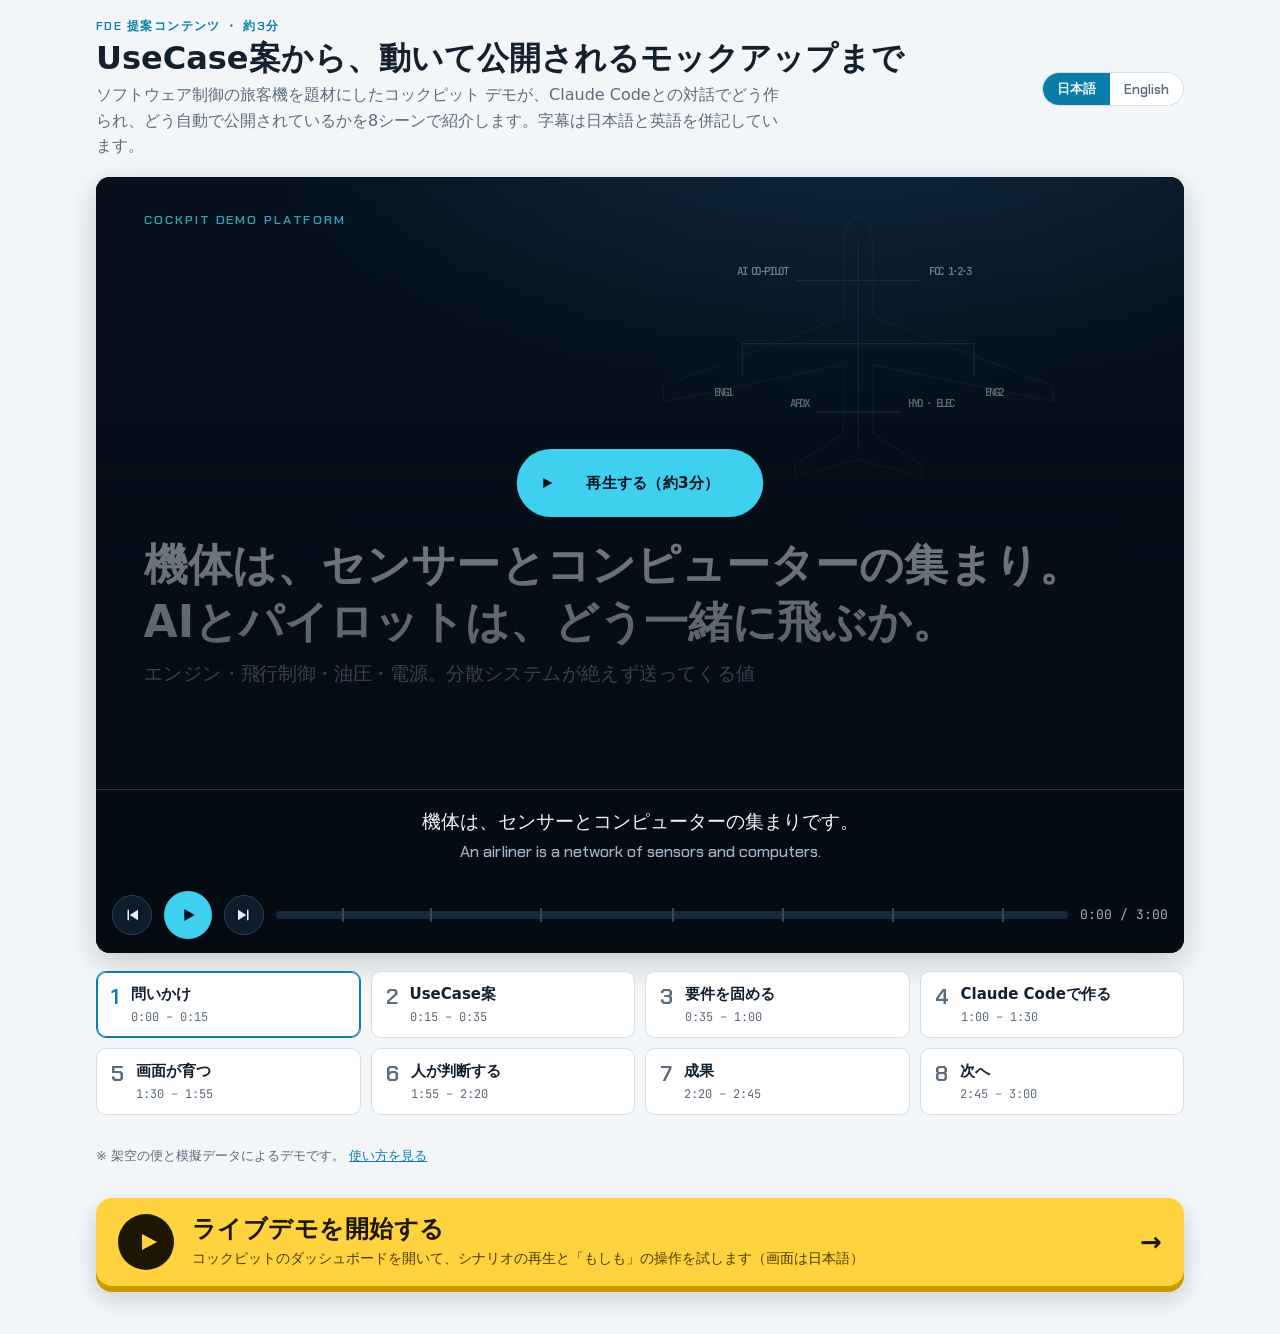
==== story/index.html @ ae2c624d "公開用の紹介アニメーション（story/）と Vercel 公開設定を追加 fde-smart-meter-demo の /story と同じ構成で、UseCase案から動くモックと 自動公開までを約" ====
<!doctype html>
<html lang="ja">
<head>
<meta charset="utf-8">
<meta name="viewport" content="width=device-width, initial-scale=1, viewport-fit=cover">
<title>紹介アニメーション / Story｜コックピット デモ</title>
<meta name="description" content="コックピット デモが、UseCase案からClaude Codeで動くモックアップと自動公開まで進んだ流れを約3分で紹介します（日本語 / English）">
<link rel="stylesheet" href="../assets/fonts/fonts.css">
<style>
*,*::before,*::after{box-sizing:border-box}
[hidden]{display:none!important}
html{padding-top:env(safe-area-inset-top,0px);padding-bottom:env(safe-area-inset-bottom,0px)}
body{margin:0}
img{max-width:100%}
/* Layout: one cinema stage (fixed 1280x720, scaled) + bilingual subtitle bar + chapter list. Stage is a deliberate dark "control room" look; the page around it follows the viewer theme. */
:root{
  --bg:#f3f6f9; --surface:#ffffff; --fg:#13202e; --muted:#5a6b7c; --line:#d5dee7; --accent:#0a7ea8;
  --stage:#07131f; --stage-2:#0d2133; --stage-line:#1d3a52; --cyan:#45cdea; --amber:#f3b23e; --red:#f0524f; --green:#48dd8a; --magenta:#e061d2; --ink:#e6f1fa; --ink-2:#8fa9bf;
  --f-body:"Hiragino Sans","Hiragino Kaku Gothic ProN","Noto Sans JP","Yu Gothic",system-ui,sans-serif;
  --f-disp:"Chakra Petch","Avenir Next","Segoe UI","Hiragino Sans","Noto Sans JP",system-ui,sans-serif;
  --f-mono:"JetBrains Mono",ui-monospace,"SF Mono",Menlo,monospace;
}
@media (prefers-color-scheme: dark){:root:not([data-theme="light"]){--bg:#0b1219;--surface:#111c26;--fg:#e3ecf4;--muted:#93a6b8;--line:#22323f;--accent:#4cc3e6;color-scheme:dark}}
:root[data-theme="dark"]{--bg:#0b1219;--surface:#111c26;--fg:#e3ecf4;--muted:#93a6b8;--line:#22323f;--accent:#4cc3e6;color-scheme:dark}
body{background:var(--bg);color:var(--fg);font-family:var(--f-body);line-height:1.6}
.wrap{max-width:1120px;margin:0 auto;padding-left:max(16px,env(safe-area-inset-left,0px));padding-right:max(16px,env(safe-area-inset-right,0px));padding-block:20px 48px;display:grid;gap:18px}
header.top{display:flex;flex-wrap:wrap;align-items:center;justify-content:space-between;gap:12px}
.eyebrow{font:600 12px/1 var(--f-disp);letter-spacing:.12em;text-transform:uppercase;color:var(--accent)}
h1{font:700 clamp(22px,3.2vw,32px)/1.25 var(--f-body);margin:6px 0 0;text-wrap:balance}
.lead{color:var(--muted);margin:4px 0 0;max-width:68ch}
.lang{display:inline-flex;border:1px solid var(--line);border-radius:999px;overflow:hidden;background:var(--surface)}
.lang button{font:600 13px var(--f-disp);border:0;background:none;color:var(--muted);padding:7px 14px;cursor:pointer}
.lang button[aria-pressed="true"]{background:var(--accent);color:var(--bg)}
button:focus-visible,.chap:focus-visible{outline:2px solid var(--accent);outline-offset:2px}

/* player */
.player{background:var(--stage);border-radius:14px;overflow:hidden;box-shadow:0 10px 30px rgba(0,0,0,.18)}
.viewport{position:relative;width:100%;aspect-ratio:16/9;max-width:100%;overflow:hidden}
.stage{position:absolute;left:0;top:0;width:1280px;height:720px;transform-origin:0 0;background:radial-gradient(1200px 600px at 70% -10%,#12324a 0%,var(--stage) 60%);color:var(--ink);font-family:var(--f-body)}
.stage.paused *,.stage.paused *::before,.stage.paused *::after{animation-play-state:paused!important}
.scene{position:absolute;inset:0;opacity:0;visibility:hidden;transition:opacity .5s}
.scene.on{opacity:1;visibility:visible}
.tag{position:absolute;left:56px;top:40px;font:600 15px var(--f-disp);letter-spacing:.14em;color:var(--cyan);text-transform:uppercase}
.headline{position:absolute;left:56px;top:70px;right:56px;font:700 40px/1.3 var(--f-body);text-wrap:balance}
.en .headline{font-family:var(--f-disp)}
.sub{color:var(--ink-2);font-size:20px}
html:not(.en) .t-en, html.en .t-ja{display:none}

/* entrance helpers (run only while a scene is .on) */
.a{opacity:0}
.scene.on .a{animation:rise .7s cubic-bezier(.2,.7,.2,1) forwards;animation-delay:var(--d,0s)}
.scene.on .a.pop{animation-name:pop}
.scene.on .a.fade{animation-name:fade}
@keyframes rise{from{opacity:0;transform:translateY(18px)}to{opacity:1;transform:none}}
@keyframes pop{0%{opacity:0;transform:scale(.6) rotate(var(--r,0deg))}70%{opacity:1;transform:scale(1.06) rotate(var(--r,0deg))}100%{opacity:1;transform:scale(1) rotate(var(--r,0deg))}}
@keyframes fade{from{opacity:0}to{opacity:1}}

/* S1 grid */
#s1 svg{position:absolute;inset:0}
#s1 .feeder{stroke:var(--stage-line);stroke-width:2;fill:none;stroke-dasharray:1400;stroke-dashoffset:1400}
#s1.on .feeder{animation:draw 3s ease forwards;animation-delay:var(--d,0s)}
@keyframes draw{to{stroke-dashoffset:0}}
#s1 .m{fill:var(--cyan);opacity:0}
#s1.on .m{animation:blink 2.4s ease-in-out infinite;animation-delay:var(--d,0s)}
@keyframes blink{0%{opacity:0}20%{opacity:1}60%{opacity:.35}100%{opacity:.9}}
#s1 .q{position:absolute;left:56px;bottom:120px;right:56px;font:700 52px/1.3 var(--f-body);text-wrap:balance}
#s1 .q small{display:block;font:500 22px var(--f-body);color:var(--ink-2);margin-top:12px}

/* S2 notes */
.notes{position:absolute;left:56px;top:190px;width:640px;display:grid;grid-template-columns:1fr 1fr;gap:26px}
.note{background:#fff4c2;color:#2d2a1a;border-radius:4px;padding:20px 22px;min-height:150px;box-shadow:0 8px 18px rgba(0,0,0,.35);font:700 24px/1.35 var(--f-body)}
.note small{display:block;font:500 15px/1.5 var(--f-body);color:#5d5734;margin-top:8px}
.note:nth-child(2){background:#ffd9c7}.note:nth-child(3){background:#d4ecff}.note:nth-child(4){background:#d9f5df}
.shot{position:absolute;border-radius:10px;overflow:hidden;border:1px solid var(--stage-line);box-shadow:0 18px 40px rgba(0,0,0,.5);background:#0b1a28}
.shot img{display:block;width:100%;height:100%;object-fit:cover;object-position:top left}
.cap{position:absolute;font:600 14px var(--f-disp);letter-spacing:.08em;color:var(--ink-2)}

/* S3 loop */
#s3 .loop{position:absolute;left:56px;top:180px;width:560px;height:460px}
.node{position:absolute;width:200px;padding:16px 18px;border:1.5px solid var(--stage-line);border-radius:12px;background:var(--stage-2);font:700 20px/1.35 var(--f-body);text-align:center}
.node small{display:block;font:400 14px var(--f-body);color:var(--ink-2)}
.node.hot{border-color:var(--cyan);box-shadow:0 0 0 4px rgba(63,208,240,.12)}
#s3 .ring{position:absolute;left:0;top:0}
#s3 .ring path{fill:none;stroke:var(--cyan);stroke-width:2;stroke-dasharray:8 8}
#s3.on .ring path{animation:flow 1.2s linear infinite}
@keyframes flow{to{stroke-dashoffset:-32}}
.spec{position:absolute;right:56px;top:180px;width:520px;height:460px;border-radius:14px;background:#f5f8fb;color:#13202e;padding:26px 28px;box-shadow:0 18px 40px rgba(0,0,0,.5)}
.spec h3{margin:0 0 4px;font:700 24px var(--f-body)}
.spec .meta{font:500 14px var(--f-body);color:#5a6b7c;margin-bottom:16px}
.chips{display:flex;flex-wrap:wrap;gap:10px}
.chip{font:600 15px var(--f-mono);padding:6px 12px;border-radius:6px;background:#e1edf6;color:#0a5878}
.chip em{font-style:normal;font-family:var(--f-body);font-weight:500;color:#30475a;margin-left:6px;font-size:13px}
.spec .tot{position:absolute;left:28px;right:28px;bottom:24px;display:flex;gap:28px;font:700 30px var(--f-disp);color:#0a5878}
.spec .tot span small{display:block;font:500 13px var(--f-body);color:#5a6b7c}

/* S4 terminal */
.term{position:absolute;left:56px;right:56px;top:170px;bottom:60px;background:#050c14;border:1px solid var(--stage-line);border-radius:12px;overflow:hidden}
.term .bar{height:36px;display:flex;align-items:center;gap:8px;padding:0 14px;background:#0c1a27;border-bottom:1px solid var(--stage-line);font:500 13px var(--f-mono);color:var(--ink-2)}
.term .bar i{width:11px;height:11px;border-radius:50%;background:#30485d;display:inline-block}
.term .body{padding:22px 28px;display:grid;gap:14px;font:400 18px/1.55 var(--f-mono)}
.ln{display:flex;gap:14px;align-items:flex-start}
.ln b{flex:none;width:72px;font-weight:600}
.ln.you b{color:var(--amber)} .ln.cc b{color:var(--cyan)} .ln.ok b{color:var(--green)}
.ln span{font-family:var(--f-body);font-size:19px}
.ln.cmd span{font-family:var(--f-mono);font-size:17px;color:var(--ink-2)}
.pass{color:var(--green);font-weight:600}
.typing{display:inline-block;overflow:hidden;white-space:nowrap;max-width:0;vertical-align:bottom}
.scene.on .typing{animation:type 3.2s steps(40,end) forwards;animation-delay:var(--d,0s)}
@keyframes type{to{max-width:100%}}

/* S5 screens */
#s5 .frame{position:absolute;left:300px;top:170px;width:720px;height:405px}
#s5 .frame .shot{inset:0;opacity:0}
#s5.on .frame .shot{animation:xf 25s linear forwards}
@keyframes xf{0%{opacity:0;transform:scale(1.03)}1.5%{opacity:1}14%{opacity:1;transform:scale(1)}16%{opacity:0}100%{opacity:0}}
#s5 .steps{position:absolute;left:56px;top:170px;width:220px;display:grid;gap:10px}
#s5 .st{font:600 16px var(--f-body);color:var(--ink-2);padding:8px 12px;border-left:3px solid var(--stage-line)}
#s5.on .st{animation:stepOn 25s linear forwards}
@keyframes stepOn{0%{color:var(--ink-2);border-color:var(--stage-line)}1%{color:var(--ink);border-color:var(--cyan)}14%{color:var(--ink);border-color:var(--cyan)}16%,100%{color:var(--ink-2);border-color:var(--stage-line)}}
#s5 .side{position:absolute;right:56px;top:170px;width:190px;font:500 17px/1.6 var(--f-body);color:var(--ink-2)}

/* S6 PRs */
.prs{position:absolute;left:56px;top:170px;width:1168px;display:grid;grid-template-columns:1fr 1fr;gap:12px 28px}
.pr{display:grid;grid-template-columns:56px 1fr auto;align-items:center;gap:12px;padding:12px 16px;background:var(--stage-2);border:1px solid var(--stage-line);border-radius:10px}
.pr .n{font:700 18px var(--f-disp);color:var(--ink-2)}
.pr .t{font:500 18px/1.35 var(--f-body)}
.stamps{display:flex;gap:6px}
.stamp{font:700 12px var(--f-body);padding:4px 8px;border-radius:5px;border:1.5px solid currentColor;opacity:0}
.scene.on .stamp{animation:pop .45s forwards;animation-delay:var(--d,0s)}
.stamp.r{color:var(--amber)}.stamp.a{color:var(--cyan)}.stamp.m{color:var(--green)}
.rule{position:absolute;left:56px;right:56px;bottom:56px;padding:16px 22px;border:1.5px solid var(--cyan);border-radius:12px;background:rgba(63,208,240,.08);font:700 24px var(--f-body)}

/* S7 numbers */
.nums{position:absolute;left:56px;right:56px;top:200px;display:grid;grid-template-columns:repeat(3,1fr);gap:22px}
.num{padding:22px 24px;border:1px solid var(--stage-line);border-radius:14px;background:var(--stage-2)}
.num b{display:block;font:700 64px/1 var(--f-disp);color:var(--cyan);font-variant-numeric:tabular-nums}
.num span{font:500 18px var(--f-body);color:var(--ink-2)}
.caveat{position:absolute;left:56px;right:56px;bottom:50px;font:500 17px var(--f-body);color:var(--amber)}

/* S8 */
#s8 svg{position:absolute;left:56px;top:190px}
#s8 .sim{fill:none;stroke:var(--ink-2);stroke-width:3}
#s8 .real{fill:none;stroke:var(--cyan);stroke-width:3;stroke-dasharray:2000;stroke-dashoffset:2000}
#s8.on .real{animation:draw 4s ease forwards;animation-delay:3s}
#s8 .lim{stroke:var(--red);stroke-width:1.5;stroke-dasharray:6 6}
#s8 .lbl{font:600 15px var(--f-body);fill:var(--ink-2)}
#s8 .lbl.c{fill:var(--cyan)} #s8 .lbl.r{fill:var(--red)}
#s8 .shot{right:56px;top:190px;width:520px;height:293px}
#s8 .go{position:absolute;left:56px;bottom:56px;font:700 34px var(--f-body)}

/* chrome under stage */
.subs{min-height:92px;padding:14px 22px;background:#040b12;border-top:1px solid var(--stage-line);display:grid;gap:4px;align-content:center;text-align:center}
.subs .sj{font:500 clamp(15px,2vw,19px)/1.5 var(--f-body);color:#f1f6fa}
.subs .se{font:400 clamp(13px,1.7vw,16px)/1.5 var(--f-disp);color:#9fb6c9}
.ctrl{display:flex;align-items:center;gap:12px;padding:10px 16px 14px;background:#040b12;color:#c9d7e3}
.ctrl button{flex:none;width:40px;height:40px;border-radius:50%;border:1px solid #284257;background:#0d1d2b;color:#e6f1fa;cursor:pointer;display:grid;place-items:center}
.ctrl button svg{width:18px;height:18px;fill:currentColor}
.ctrl .play{width:48px;height:48px;background:#3fd0f0;color:#04131d;border:0}
.bar2{position:relative;flex:1;height:8px;background:#17293a;border-radius:4px;cursor:pointer;min-width:0}
.bar2 .fill{position:absolute;left:0;top:0;bottom:0;background:#3fd0f0;border-radius:4px}
.bar2 .tick{position:absolute;top:-3px;width:2px;height:14px;background:#2d4a60}
.time{font:500 13px var(--f-mono);font-variant-numeric:tabular-nums;color:#9fb6c9;flex:none}
.poster{position:absolute;inset:0;display:grid;place-items:center;background:linear-gradient(180deg,rgba(4,11,18,.2),rgba(4,11,18,.75));cursor:pointer;border:0;padding:0;width:100%;color:#fff}
.poster[hidden]{display:none}
.poster span{display:flex;align-items:center;gap:12px;padding:14px 26px;border-radius:999px;background:#3fd0f0;color:#04131d;font:700 18px var(--f-body)}

.chapters{display:grid;grid-template-columns:repeat(auto-fill,minmax(240px,1fr));gap:10px}
.chap{display:grid;grid-template-columns:auto 1fr;gap:4px 12px;text-align:left;padding:12px 14px;border:1px solid var(--line);border-radius:10px;background:var(--surface);color:var(--fg);cursor:pointer;font:inherit}
.chap .no{grid-row:span 2;font:700 22px/1 var(--f-disp);color:var(--muted);padding-top:2px}
.chap .tt{font-weight:700;font-size:15px;line-height:1.4}
.chap .tm{font:500 12px var(--f-mono);color:var(--muted)}
.chap[aria-current="true"]{border-color:var(--accent);box-shadow:inset 0 0 0 1px var(--accent)}
.chap[aria-current="true"] .no{color:var(--accent)}
.note-foot{font-size:13px;color:var(--muted)}
.note-foot a{color:var(--accent)}
/* live demo CTA: yellow "run" card */
.demo-cta{display:flex;align-items:center;gap:18px;min-height:84px;padding:16px 22px;border-radius:16px;background:#ffd23f;color:#1d1600;text-decoration:none;box-shadow:0 6px 0 #c99a00,0 12px 24px rgba(0,0,0,.18);transition:transform .12s,box-shadow .12s;-webkit-tap-highlight-color:transparent}
.demo-cta:hover{background:#ffdb5c}
.demo-cta:active{transform:translateY(4px);box-shadow:0 2px 0 #c99a00,0 6px 12px rgba(0,0,0,.18)}
.demo-cta:focus-visible{outline:3px solid var(--accent);outline-offset:3px}
.demo-cta .go-ico{flex:none;display:grid;place-items:center;width:56px;height:56px;border-radius:50%;background:#1d1600;color:#ffd23f}
.demo-cta .go-ico svg{width:24px;height:24px;margin-left:3px;fill:currentColor}
.demo-cta .go-txt{display:grid;gap:2px;min-width:0;flex:1}
.demo-cta .go-title{font:800 clamp(19px,2.6vw,24px)/1.3 var(--f-body);letter-spacing:.02em}
.demo-cta .go-sub{font:500 14px/1.5 var(--f-body);color:#4a3d00}
.demo-cta .go-arrow{flex:none;font:700 26px/1 var(--f-disp)}
@media (max-width:480px){.demo-cta{gap:12px;padding:14px 16px}.demo-cta .go-ico{width:46px;height:46px}.demo-cta .go-arrow{display:none}}
@media (prefers-reduced-motion: reduce){.scene.on .a,.scene.on .stamp{animation:none;opacity:1}#s1.on .feeder,#s8.on .real{animation:none;stroke-dashoffset:0}.scene.on .typing{animation:none;max-width:100%}}
@media (max-width:560px){.ctrl{gap:8px}.time{display:none}}
</style>
<style>
#s1 .lab{font:600 21px var(--f-mono);fill:var(--ink-2);opacity:0}
#s1.on .lab{animation:fade .8s forwards;animation-delay:var(--d,0s)}
#s1 .plane{fill:none;stroke:var(--stage-line);stroke-width:2}
#s1 .m.warn{fill:var(--amber)}
.legend-ai{position:absolute;left:56px;bottom:56px;display:flex;gap:18px;font:600 15px var(--f-body);color:var(--ink-2)}
.legend-ai i{display:inline-block;width:12px;height:12px;border-radius:3px;margin-right:6px;vertical-align:-1px}
#s8 .lim{stroke:var(--amber)}
</style>
</head>
<body>

<div class="wrap">
  <header class="top">
    <div>
      <div class="eyebrow"><span class="t-ja">FDE 提案コンテンツ ・ 約3分</span><span class="t-en">FDE proposal · about 3 min</span></div>
      <h1><span class="t-ja">UseCase案から、動いて公開されるモックアップまで</span><span class="t-en">From a use-case idea to a live, published mockup</span></h1>
      <p class="lead"><span class="t-ja">ソフトウェア制御の旅客機を題材にしたコックピット デモが、Claude Codeとの対話でどう作られ、どう自動で公開されているかを8シーンで紹介します。字幕は日本語と英語を併記しています。</span><span class="t-en">Eight scenes on how the cockpit demo, built around a software-controlled airliner, was made through conversations with Claude Code and how it publishes itself. Subtitles show Japanese and English together.</span></p>
    </div>
    <div class="lang" role="group" aria-label="Language">
      <button type="button" id="lang-ja" aria-pressed="true">日本語</button>
      <button type="button" id="lang-en" aria-pressed="false">English</button>
    </div>
  </header>

  <div class="player" data-testid="story-player">
    <div class="viewport" id="viewport">
      <div class="stage paused" id="stage">

        <!-- S1 -->
        <section class="scene" id="s1">
          <svg width="1280" height="720" aria-hidden="true"><g transform="translate(500 10) scale(.62)">
            <path class="plane" d="M640 60 C660 60 668 90 668 130 L668 250 L1010 380 L1010 410 L668 340 L668 470 L760 530 L760 552 L640 520 L520 552 L520 530 L612 470 L612 340 L270 410 L270 380 L612 250 L612 130 C612 90 620 60 640 60 Z" style="opacity:.55"/>
            <path class="feeder" style="--d:0s" d="M640 110 V500"/>
            <path class="feeder" style="--d:.4s" d="M640 300 H860 L860 360"/>
            <path class="feeder" style="--d:.8s" d="M640 300 H420 L420 360"/>
            <path class="feeder" style="--d:1.2s" d="M640 180 H760 M640 180 H520"/>
            <path class="feeder" style="--d:1.6s" d="M640 430 H720 M640 430 H560"/>
            <g id="meters"></g>
            <text class="lab" style="--d:1.4s" x="400" y="400" text-anchor="end">ENG1</text>
            <text class="lab" style="--d:1.6s" x="880" y="400">ENG2</text>
            <text class="lab" style="--d:1.8s" x="775" y="170">FCC 1·2·3</text>
            <text class="lab" style="--d:2s" x="505" y="170" text-anchor="end">AI CO-PILOT</text>
            <text class="lab" style="--d:2.2s" x="735" y="420">HYD · ELEC</text>
            <text class="lab" style="--d:2.4s" x="545" y="420" text-anchor="end">AFDX</text>
          </g></svg>
          <div class="tag a" style="--d:.2s">Cockpit Demo Platform</div>
          <div class="q a" style="--d:2.2s">
            <span class="t-ja">機体は、センサーとコンピューターの集まり。<br>AIとパイロットは、どう一緒に飛ぶか。<small>エンジン・飛行制御・油圧・電源。分散システムが絶えず送ってくる値</small></span>
            <span class="t-en">An airliner is a network of sensors and computers.<br>How do AI and pilots fly it together?<small>Engines, flight control, hydraulics, power: values streaming from distributed systems</small></span>
          </div>
        </section>

        <!-- S2 -->
        <section class="scene" id="s2">
          <div class="tag a">01 · Use case</div>
          <div class="headline a" style="--d:.3s"><span class="t-ja">始まりは「この連携を見せたい」という4枚の付箋</span><span class="t-en">It started with four sticky notes: the teamwork we wanted to show</span></div>
          <div class="notes">
            <div class="note a pop" style="--d:1.6s;--r:-2deg"><span class="t-ja">エンジンの異常傾向</span><span class="t-en">Engine trend</span><small><span class="t-ja">片側だけEGTが上がっていく</span><span class="t-en">EGT creeping up on one side</span></small></div>
            <div class="note a pop" style="--d:3.2s;--r:1.5deg"><span class="t-ja">センサーの食い違い</span><span class="t-en">Sensor disagreement</span><small><span class="t-ja">迎角センサ1系統だけずれる</span><span class="t-en">One angle-of-attack sensor drifts</span></small></div>
            <div class="note a pop" style="--d:4.8s;--r:2deg"><span class="t-ja">天候と経路</span><span class="t-en">Weather and route</span><small><span class="t-ja">積乱雲・横風・ウィンドシア</span><span class="t-en">Storms, crosswind, windshear</span></small></div>
            <div class="note a pop" style="--d:6.4s;--r:-1.5deg"><span class="t-ja">決めるのは機長</span><span class="t-en">The captain decides</span><small><span class="t-ja">AIは提案、承認はパイロット</span><span class="t-en">AI proposes, pilots approve</span></small></div>
          </div>
          <div class="shot a" style="--d:9s;left:740px;top:210px;width:480px;height:270px"><img src="img/cruise.jpg" alt=""></div>
          <div class="cap a" style="--d:9.4s;left:740px;top:492px"><span class="t-ja">最初の画面（SKY 501 羽田 → 新千歳）</span><span class="t-en">First screen (SKY 501 Haneda to New Chitose)</span></div>
        </section>

        <!-- S3 -->
        <section class="scene" id="s3">
          <div class="tag a">02 · Requirements</div>
          <div class="headline a" style="--d:.3s"><span class="t-ja">「何秒に何を出すか」ではなく「センサーがどんな値か」を書く</span><span class="t-en">Write what the sensors read, not what the screen should show</span></div>
          <div class="loop">
            <svg class="ring" width="560" height="460" aria-hidden="true"><defs><marker id="ar" viewBox="0 0 10 10" refX="9" refY="5" markerWidth="7" markerHeight="7" orient="auto"><path d="M0 0L10 5L0 10z" fill="#45cdea"/></marker></defs><path d="M214 70 H324" marker-end="url(#ar)"/><path d="M430 112 V334" marker-end="url(#ar)"/><path d="M326 380 H216" marker-end="url(#ar)"/><path d="M110 334 V112" marker-end="url(#ar)"/></svg>
            <div class="node a" style="--d:1.2s;left:10px;top:30px"><span class="t-ja">シナリオ</span><span class="t-en">Scenario</span><small><span class="t-ja">JSONにセンサー値</span><span class="t-en">Sensor values in JSON</span></small></div>
            <div class="node hot a" style="--d:2.6s;left:330px;top:30px"><span class="t-ja">判定する</span><span class="t-en">Evaluate</span><small><span class="t-ja">健全性・注意・警告</span><span class="t-en">Health, cautions, warnings</span></small></div>
            <div class="node a" style="--d:4s;left:330px;top:340px"><span class="t-ja">画面に描く</span><span class="t-en">Draw</span><small><span class="t-ja">6面の表示と配置図</span><span class="t-en">Six displays and layout</span></small></div>
            <div class="node a" style="--d:5.4s;left:10px;top:340px"><span class="t-ja">人が判断</span><span class="t-en">People decide</span><small><span class="t-ja">AIの提案を承認</span><span class="t-en">Approve AI proposals</span></small></div>
          </div>
          <div class="spec a" style="--d:9s">
            <h3><span class="t-ja">表示はセンサー値で決まる</span><span class="t-en">Displays follow the sensors</span></h3>
            <div class="meta"><span class="t-ja">同じ計算で、全ての画面がそろって変わる</span><span class="t-en">One evaluation drives every display at once</span></div>
            <div class="chips">
              <span class="chip a pop" style="--d:10.5s">PFD<em class="t-ja">姿勢</em><em class="t-en">attitude</em></span>
              <span class="chip a pop" style="--d:11s">ND<em class="t-ja">航法</em><em class="t-en">nav</em></span>
              <span class="chip a pop" style="--d:11.5s">EWD<em class="t-ja">エンジン</em><em class="t-en">engines</em></span>
              <span class="chip a pop" style="--d:12s">AI<em class="t-ja">提案</em><em class="t-en">co-pilot</em></span>
              <span class="chip a pop" style="--d:12.5s">MESH<em class="t-ja">分散系</em><em class="t-en">systems</em></span>
              <span class="chip a pop" style="--d:13s">AUTH<em class="t-ja">権限</em><em class="t-en">authority</em></span>
              <span class="chip a pop" style="--d:13.5s">TL<em class="t-ja">連携</em><em class="t-en">timeline</em></span>
              <span class="chip a pop" style="--d:14s">MAP<em class="t-ja">配置図</em><em class="t-en">layout</em></span>
              <span class="chip a pop" style="--d:14.5s">VOICE<em class="t-ja">音声</em><em class="t-en">voice</em></span>
              <span class="chip a pop" style="--d:15s">MON<em class="t-ja">もしも</em><em class="t-en">what-if</em></span>
            </div>
            <div class="tot a" style="--d:16.5s"><span>35<small><span class="t-ja">センサー項目</span><span class="t-en">sensors</span></small></span><span>6<small><span class="t-ja">大型ディスプレイ</span><span class="t-en">displays</span></small></span><span>1<small><span class="t-ja">判定ロジック</span><span class="t-en">evaluator</span></small></span></div>
          </div>
        </section>

        <!-- S4 -->
        <section class="scene" id="s4">
          <div class="tag a">03 · Build with Claude Code</div>
          <div class="headline a" style="--d:.3s"><span class="t-ja">日本語で頼み、設計を確かめてから、検証付きで届く</span><span class="t-en">Ask in plain words, check the design, receive validated work</span></div>
          <div class="term a fade" style="--d:1s">
            <div class="bar"><i></i><i></i><i></i>&nbsp; Cockpitnaviation-</div>
            <div class="body">
              <div class="ln you a" style="--d:2s"><b>Ken</b><span><span class="t-ja">シナリオをJSONで差し替えたい。表示はセンサー値から計算して、どの画面もそろって変わるように。</span><span class="t-en">I want to swap scenarios as JSON. Compute the displays from sensor values so every screen changes together.</span></span></div>
              <div class="ln cc a" style="--d:6s"><b>Claude</b><span><span class="t-ja">シナリオの書式を設計しました。センサー35項目と、注意・警告のしきい値を確認してください。</span><span class="t-en">I designed the scenario format. Please check the 35 sensors and the caution and warning thresholds.</span></span></div>
              <div class="ln you a" style="--d:11s"><b>Ken</b><span><span class="t-ja">OK。AIは提案まで。承認するのはパイロットで。</span><span class="t-en">OK. AI only proposes. Pilots approve.</span></span></div>
              <div class="ln cmd a" style="--d:14.5s"><b></b><span class="typing" style="--d:14.5s">$ node tools/validate.mjs &amp;&amp; python3 tools/bundle.py</span></div>
              <div class="ln ok a" style="--d:19s"><b>check</b><span class="pass">6 scenarios OK · builtin.js rebuilt · readme.html rebuilt</span></div>
              <div class="ln cc a" style="--d:22.5s"><b>Claude</b><span><span class="t-ja">プルリクエストを作りました。マージすると自動で検証して公開します。</span><span class="t-en">Pull request opened. Once merged, it is validated and published automatically.</span></span></div>
            </div>
          </div>
        </section>

        <!-- S5 -->
        <section class="scene" id="s5">
          <div class="tag a">04 · Iterate</div>
          <div class="headline a" style="--d:.3s"><span class="t-ja">一つずつ足し、そのたびに動くものを確かめる</span><span class="t-en">Add one thing at a time, and check it works each time</span></div>
          <div class="steps">
            <div class="st" style="animation-delay:1s">SKY 501 <span class="t-ja">二重故障</span><span class="t-en">dual failure</span></div>
            <div class="st" style="animation-delay:5s"><span class="t-ja">センサー値モニター</span><span class="t-en">Sensor monitor</span></div>
            <div class="st" style="animation-delay:9s">SKY 214 <span class="t-ja">ダイバート案を却下</span><span class="t-en">diversion declined</span></div>
            <div class="st" style="animation-delay:13s">SKY 330 <span class="t-ja">バードストライク</span><span class="t-en">bird strike</span></div>
            <div class="st" style="animation-delay:17s">SKY 605 <span class="t-ja">着陸復行</span><span class="t-en">go-around</span></div>
            <div class="st" style="animation-delay:21s"><span class="t-ja">使い方と自動公開</span><span class="t-en">Help and auto-publish</span></div>
          </div>
          <div class="frame">
            <div class="shot" style="animation-delay:1s"><img src="img/egt.jpg" alt=""></div>
            <div class="shot" style="animation-delay:5s"><img src="img/monitor.jpg" alt=""></div>
            <div class="shot" style="animation-delay:9s"><img src="img/divert.jpg" alt=""></div>
            <div class="shot" style="animation-delay:13s"><img src="img/bird.jpg" alt=""></div>
            <div class="shot" style="animation-delay:17s"><img src="img/windshear.jpg" alt=""></div>
            <div class="shot" style="animation-delay:21s"><img src="img/readme.jpg" alt=""></div>
          </div>
          <div class="side a" style="--d:2s"><span class="t-ja">シナリオを足すたびに、全シナリオを自動で検証し、画面を撮って確認しています。</span><span class="t-en">Each new scenario was validated together with all the others, and checked on screen.</span></div>
        </section>

        <!-- S6 -->
        <section class="scene" id="s6">
          <div class="tag a">05 · Human in the loop</div>
          <div class="headline a" style="--d:.3s"><span class="t-ja">機内でも開発でも、AIは提案し、決めるのは人</span><span class="t-en">In the cockpit and in development: AI proposes, people decide</span></div>
          <div class="prs" id="prs"></div>
          <div class="rule a" style="--d:17s"><span class="t-ja">main に入った変更だけが、検証を通ってから公開されます。シナリオに誤りがあれば公開は止まります。</span><span class="t-en">Only changes merged to main are published, and only after validation. A broken scenario stops the release.</span></div>
        </section>

        <!-- S7 -->
        <section class="scene" id="s7">
          <div class="tag a">06 · Result</div>
          <div class="headline a" style="--d:.3s"><span class="t-ja">アイデアから、誰でも開ける公開デモまで</span><span class="t-en">From an idea to a public demo anyone can open</span></div>
          <div class="nums">
            <div class="num a" style="--d:1.5s"><b data-count="1">0</b><span class="t-ja">日間</span><span class="t-en">day</span></div>
            <div class="num a" style="--d:3s"><b data-count="5">0</b><span class="t-ja">本のフライトシナリオ</span><span class="t-en">flight scenarios</span></div>
            <div class="num a" style="--d:4.5s"><b data-count="17">0</b><span class="t-ja">件のインシデント</span><span class="t-en">incidents</span></div>
            <div class="num a" style="--d:6s"><b data-count="35">0</b><span class="t-ja">センサー項目</span><span class="t-en">sensors</span></div>
            <div class="num a" style="--d:7.5s"><b data-count="221">0</b><span class="t-ja">本の収録セリフ</span><span class="t-en">recorded voice lines</span></div>
            <div class="num a" style="--d:9s"><b>Web</b><span class="t-ja">push で自動公開・zip でオフラインも</span><span class="t-en">Auto-published on push, offline zip too</span></div>
          </div>
          <div class="caveat a" style="--d:14s"><span class="t-ja">※ 架空の便と模擬データによるデモです。実際の航空機の運航や操縦には使いません。</span><span class="t-en">Note: a demo with fictional flights and simulated data. It is not used to operate or fly a real aircraft.</span></div>
        </section>

        <!-- S8 -->
        <section class="scene" id="s8">
          <div class="tag a">07 · Next</div>
          <div class="headline a" style="--d:.3s"><span class="t-ja">次は、実際の飛行データで確かめる</span><span class="t-en">Next: prove it on real flight data</span></div>
          <svg width="600" height="340" aria-hidden="true">
            <line class="lim" x1="0" x2="580" y1="110" y2="110"/>
            <text class="lbl" x="0" y="100" style="fill:var(--amber)"><tspan class="t-ja">EGT TREND（左右差 25°C）</tspan><tspan class="t-en">EGT TREND (25°C split)</tspan></text>
            <path class="sim" d="M0 280 C120 278 200 270 260 240 S360 130 420 105 S520 96 580 98"/>
            <path class="real" d="M0 284 L20 279 L40 282 L60 276 L80 278 L100 272 L120 275 L140 268 L160 266 L180 262 L200 258 L215 250 L230 246 L245 236 L260 238 L275 222 L290 214 L305 200 L320 192 L335 176 L350 166 L365 152 L380 140 L400 128 L420 116 L440 112 L460 104 L480 106 L500 99 L520 101 L540 96 L560 99 L580 97"/>
            <text class="lbl" x="400" y="330"><tspan class="t-ja">模擬データ</tspan><tspan class="t-en">Simulated</tspan></text>
            <text class="lbl c" x="490" y="330"><tspan class="t-ja">実データ</tspan><tspan class="t-en">Real data</tspan></text>
          </svg>
          <div class="shot a" style="--d:7s"><img src="img/tcas.jpg" alt=""></div>
          <div class="go a" style="--d:10s"><span class="t-ja">まずは、動くものをご覧ください。</span><span class="t-en">First, let's see it running.</span></div>
        </section>

        <button class="poster" id="poster" type="button" aria-label="Play"><span><svg width="18" height="18" viewBox="0 0 24 24" fill="currentColor"><path d="M7 4l14 8-14 8z"/></svg><span class="t-ja">再生する（約3分）</span><span class="t-en">Play (about 3 min)</span></span></button>
      </div>
    </div>
    <div class="subs" aria-live="polite"><div class="sj" id="sub-ja"></div><div class="se" id="sub-en"></div></div>
    <div class="ctrl">
      <button type="button" id="prev" aria-label="Previous scene"><svg viewBox="0 0 24 24"><path d="M6 5h2v14H6zM20 5v14L9 12z"/></svg></button>
      <button type="button" class="play" id="play" aria-label="Play"><svg viewBox="0 0 24 24" id="play-ico"><path d="M7 4l14 8-14 8z"/></svg></button>
      <button type="button" id="next" aria-label="Next scene"><svg viewBox="0 0 24 24"><path d="M16 5h2v14h-2zM4 5v14l11-7z"/></svg></button>
      <div class="bar2" id="bar"><div class="fill" id="fill"></div></div>
      <div class="time" id="time">0:00 / 3:00</div>
    </div>
  </div>

  <nav class="chapters" id="chapters" aria-label="Scenes"></nav>
  <p class="note-foot"><span class="t-ja">※ 架空の便と模擬データによるデモです。</span><span class="t-en">Note: fictional flights and simulated data.</span> <a href="../readme.html"><span class="t-ja">使い方を見る</span><span class="t-en">How to use (Japanese)</span></a></p>
  <a class="demo-cta" id="demo-link" href="../index.html" data-testid="demo-cta">
    <span class="go-ico" aria-hidden="true"><svg viewBox="0 0 24 24"><path d="M6 4l15 8-15 8z"/></svg></span>
    <span class="go-txt">
      <span class="go-title"><span class="t-ja">ライブデモを開始する</span><span class="t-en">Start the live demo</span></span>
      <span class="go-sub"><span class="t-ja">コックピットのダッシュボードを開いて、シナリオの再生と「もしも」の操作を試します（画面は日本語）</span><span class="t-en">Open the cockpit dashboard, play a scenario and try what-if changes (screens in Japanese)</span></span>
    </span>
    <span class="go-arrow" aria-hidden="true">→</span>
  </a>
</div>

<script>
(function(){
  var SCENES=[
    {id:'s1',dur:15,ja:'問いかけ',en:'The question',subs:[[0,'機体は、センサーとコンピューターの集まりです。','An airliner is a network of sensors and computers.'],[6,'AIとパイロットは、どう一緒に飛ぶのか。','How do AI and pilots fly it together?']]},
    {id:'s2',dur:20,ja:'UseCase案',en:'Use case',subs:[[0,'始まりは、付箋に書いた4つの「見せたい連携」でした。','It started with four kinds of teamwork we wanted to show, written on sticky notes.'],[9,'その日のうちに、最初のフライトが画面で飛びました。','The first flight was flying on screen the same day.']]},
    {id:'s3',dur:25,ja:'要件を固める',en:'Requirements',subs:[[0,'シナリオには「何を表示するか」ではなく「センサーがどんな値か」を書きます。','A scenario says what the sensors read, not what the screen should show.'],[9,'1つの判定ロジックが、健全性・注意・警告を決めます。','One evaluator decides health, cautions and warnings.'],[16,'だから6面の表示と配置図が、いつもそろって変わります。','So the six displays and the layout always change together.']]},
    {id:'s4',dur:30,ja:'Claude Codeで作る',en:'Build with Claude Code',subs:[[0,'頼むのは日本語の会話です。','The request is a plain conversation.'],[6,'Claude Codeはまず書式を設計し、人が確認してから実装します。','Claude Code designs the format first, and builds only after a person checks it.'],[14,'全シナリオの検証と組み立てを、毎回自動で回します。','Every scenario is validated and bundled automatically, every time.'],[22,'仕上がりはプルリクエストとして届きます。','The result arrives as a pull request.']]},
    {id:'s5',dur:25,ja:'画面が育つ',en:'The demo grows',subs:[[0,'一つずつ足し、そのたびに動くものを確かめました。','We added one thing at a time and checked it worked each time.'],[9,'油圧と燃料、台風、バードストライク、与圧とTCAS、','Hydraulics and fuel, a typhoon, a bird strike, cabin pressure and TCAS,'],[17,'ウィンドシアの着陸復行、そして使い方ページと自動公開まで。','a windshear go-around, then a help page and automatic publishing.']]},
    {id:'s6',dur:25,ja:'人が判断する',en:'People decide',subs:[[0,'機内でAIは提案し、承認するのはパイロットです。','In the cockpit, AI proposes and pilots approve.'],[9,'開発でも同じです。作るのはAI、本番に出すかを決めるのは人。','Development works the same way. AI builds, people decide what ships.'],[17,'検証を通った変更だけが、自動で公開されます。','Only validated changes are published automatically.']]},
    {id:'s7',dur:25,ja:'成果',en:'Result',subs:[[0,'1日で、5本のフライトと音声付きの公開デモができました。','In one day: five flights and a public demo with recorded voices.'],[14,'架空の便と模擬データによるデモで、実際の運航や操縦には使いません。','It uses fictional flights and simulated data, and is not for operating a real aircraft.']]},
    {id:'s8',dur:15,ja:'次へ',en:'Next',subs:[[0,'次は、実際の飛行データで確かめます。','Next, we prove it on real flight data.'],[10,'まずは、動くものをご覧ください。','First, let us see it running.']]}
  ];
  var PRS=[
    ['01','コックピットデモ（5フライト）と自動公開','Cockpit demo (5 flights) and auto-publish'],
    ['02','公開URLと自動公開の流れをREADMEに','Public URL and publish flow in README'],
    ['03','「使い方 ?」ボタンと説明ページ','“How to use” button and help pages'],
    ['#1','セリフを自然な会話に・収録音声を同梱','Natural dialogue and recorded voices'],
    ['#2','紹介アニメーション（このページ）','Story page (this page)']
  ];
  var total=0, starts=[];
  SCENES.forEach(function(s){starts.push(total);total+=s.dur;});

  var root=document.documentElement, stage=document.getElementById('stage'), vp=document.getElementById('viewport');
  var poster=document.getElementById('poster');

  // meters dots
  var g=document.getElementById('meters'), pts=[[640,110],[640,180],[760,180],[520,180],[640,300],[860,300],[420,300],[860,360],[420,360],[640,430],[720,430],[560,430],[640,500]];
  pts.forEach(function(p,i){var c=document.createElementNS('http://www.w3.org/2000/svg','circle');c.setAttribute('cx',p[0]);c.setAttribute('cy',p[1]);c.setAttribute('r',9);c.setAttribute('class',i===7?'m warn':'m');c.style.setProperty('--d',(1+i*0.25)+'s');g.appendChild(c);});

  // PR rows
  var prs=document.getElementById('prs');
  PRS.forEach(function(p,i){
    var d=1.2+i*1.7, el=document.createElement('div');
    el.className='pr a'; el.style.setProperty('--d',d+'s');
    el.innerHTML='<span class="n">'+p[0]+'</span><span class="t"><span class="t-ja">'+p[1]+'</span><span class="t-en">'+p[2]+'</span></span><span class="stamps">'+
      '<span class="stamp r" style="--d:'+(d+.5)+'s"><span class="t-ja">検証</span><span class="t-en">Validate</span></span>'+
      '<span class="stamp a" style="--d:'+(d+.9)+'s"><span class="t-ja">確認</span><span class="t-en">Review</span></span>'+
      '<span class="stamp m" style="--d:'+(d+1.3)+'s"><span class="t-ja">公開</span><span class="t-en">Publish</span></span></span>';
    prs.appendChild(el);
  });

  // chapters + ticks
  var chapNav=document.getElementById('chapters'), bar=document.getElementById('bar');
  SCENES.forEach(function(s,i){
    var b=document.createElement('button'); b.type='button'; b.className='chap'; b.id='chap-'+s.id;
    b.innerHTML='<span class="no">'+(i+1)+'</span><span class="tt"><span class="t-ja">'+s.ja+'</span><span class="t-en">'+s.en+'</span></span><span class="tm">'+fmt(starts[i])+' – '+fmt(starts[i]+s.dur)+'</span>';
    b.addEventListener('click',function(){seekScene(i,true);});
    chapNav.appendChild(b);
    if(i>0){var t=document.createElement('div');t.className='tick';t.style.left=(starts[i]/total*100)+'%';bar.appendChild(t);}
  });

  function fmt(s){s=Math.floor(s);return Math.floor(s/60)+':'+String(s%60).padStart(2,'0');}

  // scale stage
  function fit(){var w=vp.clientWidth;stage.style.transform='scale('+(w/1280)+')';}
  window.addEventListener('resize',fit); fit();

  // language
  function setLang(l){
    root.classList.toggle('en',l==='en'); root.lang=l;
    document.getElementById('lang-ja').setAttribute('aria-pressed',l==='ja');
    document.getElementById('lang-en').setAttribute('aria-pressed',l==='en');
    try{localStorage.setItem('cockpitDemo.storyLang',l);}catch(e){}
    try{var u=new URL(location.href);if(u.searchParams.get('lang')!==l){u.searchParams.set('lang',l);history.replaceState(null,'',u);}}catch(e){}
  }
  document.getElementById('lang-ja').onclick=function(){setLang('ja');};
  document.getElementById('lang-en').onclick=function(){setLang('en');};
  var saved=null;
  try{saved=new URL(location.href).searchParams.get('lang');}catch(e){}
  if(saved!=='ja'&&saved!=='en'){try{saved=localStorage.getItem('cockpitDemo.storyLang');}catch(e){}}
  setLang(saved==='en'?'en':'ja');

  // playback
  var t=0, playing=false, last=0, cur=-1, subIdx=-1;
  var fill=document.getElementById('fill'), timeEl=document.getElementById('time');
  var subJa=document.getElementById('sub-ja'), subEn=document.getElementById('sub-en');
  var playIco=document.getElementById('play-ico'), playBtn=document.getElementById('play');

  function sceneAt(x){for(var i=SCENES.length-1;i>=0;i--){if(x>=starts[i])return i;}return 0;}
  function enter(i){
    document.querySelectorAll('.scene.on').forEach(function(o){o.classList.remove('on');});
    var el=document.getElementById(SCENES[i].id);
    el.classList.remove('on'); void el.offsetWidth; el.classList.add('on');
    cur=i; subIdx=-1;
    document.querySelectorAll('.chap').forEach(function(c,k){c.setAttribute('aria-current',k===i?'true':'false');});
    if(SCENES[i].id==='s7') countUp(el);
  }
  function countUp(el){
    el.querySelectorAll('[data-count]').forEach(function(b,k){
      if(window.matchMedia&&matchMedia('(prefers-reduced-motion: reduce)').matches){b.textContent=b.dataset.count;return;}
      var n=+b.dataset.count, delay=(1.5+k*1.5)*1000, startAt=null; b.textContent='0';
      var wait=0;
      function step(ts){
        if(cur<0||SCENES[cur].id!=='s7')return;
        if(!playing){startAt=null;requestAnimationFrame(step);return;}
        if(startAt===null)startAt=ts-wait;
        wait=ts-startAt;
        var p=Math.min(1,Math.max(0,(wait-delay)/1200));
        b.textContent=Math.round(n*p);
        if(p<1)requestAnimationFrame(step);
      }
      requestAnimationFrame(step);
    });
  }
  function updateSubs(){
    var s=SCENES[cur], local=t-starts[cur], idx=0;
    for(var k=0;k<s.subs.length;k++){if(local>=s.subs[k][0])idx=k;}
    if(idx!==subIdx){subIdx=idx;subJa.textContent=s.subs[idx][1];subEn.textContent=s.subs[idx][2];}
  }
  function render(){
    var i=sceneAt(t); if(i!==cur)enter(i);
    updateSubs();
    fill.style.width=(t/total*100)+'%';
    timeEl.textContent=fmt(t)+' / '+fmt(total);
  }
  function loop(ts){
    if(!playing)return;
    var dt=(ts-last)/1000; last=ts; t+=dt;
    if(t>=total){t=total-0.01;render();setPlaying(false);return;}
    render(); requestAnimationFrame(loop);
  }
  function setPlaying(p){
    playing=p; stage.classList.toggle('paused',!p); poster.hidden=true;
    playIco.innerHTML=p?'<path d="M6 4h4v16H6zM14 4h4v16h-4z"/>':'<path d="M7 4l14 8-14 8z"/>';
    playBtn.setAttribute('aria-label',p?'Pause':'Play');
    if(p){last=performance.now();requestAnimationFrame(loop);}
  }
  function seekScene(i,play){t=starts[i];cur=-1;render();if(play&&!playing)setPlaying(true);}
  playBtn.onclick=function(){if(t>=total-0.05){seekScene(0,false);}setPlaying(!playing);};
  poster.onclick=function(){seekScene(0,false);setPlaying(true);};
  document.getElementById('prev').onclick=function(){var i=sceneAt(t);var local=t-starts[i];seekScene(local>2||i===0?i:i-1,playing);};
  document.getElementById('next').onclick=function(){var i=sceneAt(t);if(i<SCENES.length-1)seekScene(i+1,playing);};
  bar.onclick=function(e){var r=bar.getBoundingClientRect();var x=(e.clientX-r.left)/r.width;var i=sceneAt(x*total);seekScene(i,playing);};
  document.addEventListener('keydown',function(e){if(e.code==='Space'&&e.target===document.body){e.preventDefault();playBtn.click();}});
  document.addEventListener('visibilitychange',function(){if(document.hidden&&playing)setPlaying(false);});

  // resting state: scene 1, fully drawn, with poster
  render();
  stage.classList.remove('paused');
  poster.hidden=false;
  // after the intro animation has drawn, freeze until the viewer presses play
  setTimeout(function(){if(!playing){stage.classList.add('paused');}},4500);
})();
</script>
</body>
</html>
---- assets/fonts/fonts.css ----
/* latin-ext */
@font-face {
  font-family: 'Chakra Petch';
  font-style: normal;
  font-weight: 500;
  font-display: swap;
  src: url(ChakraPetch-500-latin-ext.woff2) format('woff2');
  unicode-range: U+0100-02BA, U+02BD-02C5, U+02C7-02CC, U+02CE-02D7, U+02DD-02FF, U+0304, U+0308, U+0329, U+1D00-1DBF, U+1E00-1E9F, U+1EF2-1EFF, U+2020, U+20A0-20AB, U+20AD-20C4, U+2113, U+2C60-2C7F, U+A720-A7FF;
}
/* latin */
@font-face {
  font-family: 'Chakra Petch';
  font-style: normal;
  font-weight: 500;
  font-display: swap;
  src: url(ChakraPetch-500-latin.woff2) format('woff2');
  unicode-range: U+0000-00FF, U+0131, U+0152-0153, U+02BB-02BC, U+02C6, U+02DA, U+02DC, U+0304, U+0308, U+0329, U+2000-206F, U+20AC, U+2122, U+2191, U+2193, U+2212, U+2215, U+FEFF, U+FFFD;
}
/* latin-ext */
@font-face {
  font-family: 'Chakra Petch';
  font-style: normal;
  font-weight: 600;
  font-display: swap;
  src: url(ChakraPetch-600-latin-ext.woff2) format('woff2');
  unicode-range: U+0100-02BA, U+02BD-02C5, U+02C7-02CC, U+02CE-02D7, U+02DD-02FF, U+0304, U+0308, U+0329, U+1D00-1DBF, U+1E00-1E9F, U+1EF2-1EFF, U+2020, U+20A0-20AB, U+20AD-20C4, U+2113, U+2C60-2C7F, U+A720-A7FF;
}
/* latin */
@font-face {
  font-family: 'Chakra Petch';
  font-style: normal;
  font-weight: 600;
  font-display: swap;
  src: url(ChakraPetch-600-latin.woff2) format('woff2');
  unicode-range: U+0000-00FF, U+0131, U+0152-0153, U+02BB-02BC, U+02C6, U+02DA, U+02DC, U+0304, U+0308, U+0329, U+2000-206F, U+20AC, U+2122, U+2191, U+2193, U+2212, U+2215, U+FEFF, U+FFFD;
}
/* latin-ext */
@font-face {
  font-family: 'JetBrains Mono';
  font-style: normal;
  font-weight: 400;
  font-display: swap;
  src: url(JetBrainsMono-400-latin-ext.woff2) format('woff2');
  unicode-range: U+0100-02BA, U+02BD-02C5, U+02C7-02CC, U+02CE-02D7, U+02DD-02FF, U+0304, U+0308, U+0329, U+1D00-1DBF, U+1E00-1E9F, U+1EF2-1EFF, U+2020, U+20A0-20AB, U+20AD-20C4, U+2113, U+2C60-2C7F, U+A720-A7FF;
}
/* latin */
@font-face {
  font-family: 'JetBrains Mono';
  font-style: normal;
  font-weight: 400;
  font-display: swap;
  src: url(JetBrainsMono-400-latin.woff2) format('woff2');
  unicode-range: U+0000-00FF, U+0131, U+0152-0153, U+02BB-02BC, U+02C6, U+02DA, U+02DC, U+0304, U+0308, U+0329, U+2000-206F, U+20AC, U+2122, U+2191, U+2193, U+2212, U+2215, U+FEFF, U+FFFD;
}
/* latin-ext */
@font-face {
  font-family: 'JetBrains Mono';
  font-style: normal;
  font-weight: 600;
  font-display: swap;
  src: url(JetBrainsMono-600-latin-ext.woff2) format('woff2');
  unicode-range: U+0100-02BA, U+02BD-02C5, U+02C7-02CC, U+02CE-02D7, U+02DD-02FF, U+0304, U+0308, U+0329, U+1D00-1DBF, U+1E00-1E9F, U+1EF2-1EFF, U+2020, U+20A0-20AB, U+20AD-20C4, U+2113, U+2C60-2C7F, U+A720-A7FF;
}
/* latin */
@font-face {
  font-family: 'JetBrains Mono';
  font-style: normal;
  font-weight: 600;
  font-display: swap;
  src: url(JetBrainsMono-600-latin.woff2) format('woff2');
  unicode-range: U+0000-00FF, U+0131, U+0152-0153, U+02BB-02BC, U+02C6, U+02DA, U+02DC, U+0304, U+0308, U+0329, U+2000-206F, U+20AC, U+2122, U+2191, U+2193, U+2212, U+2215, U+FEFF, U+FFFD;
}
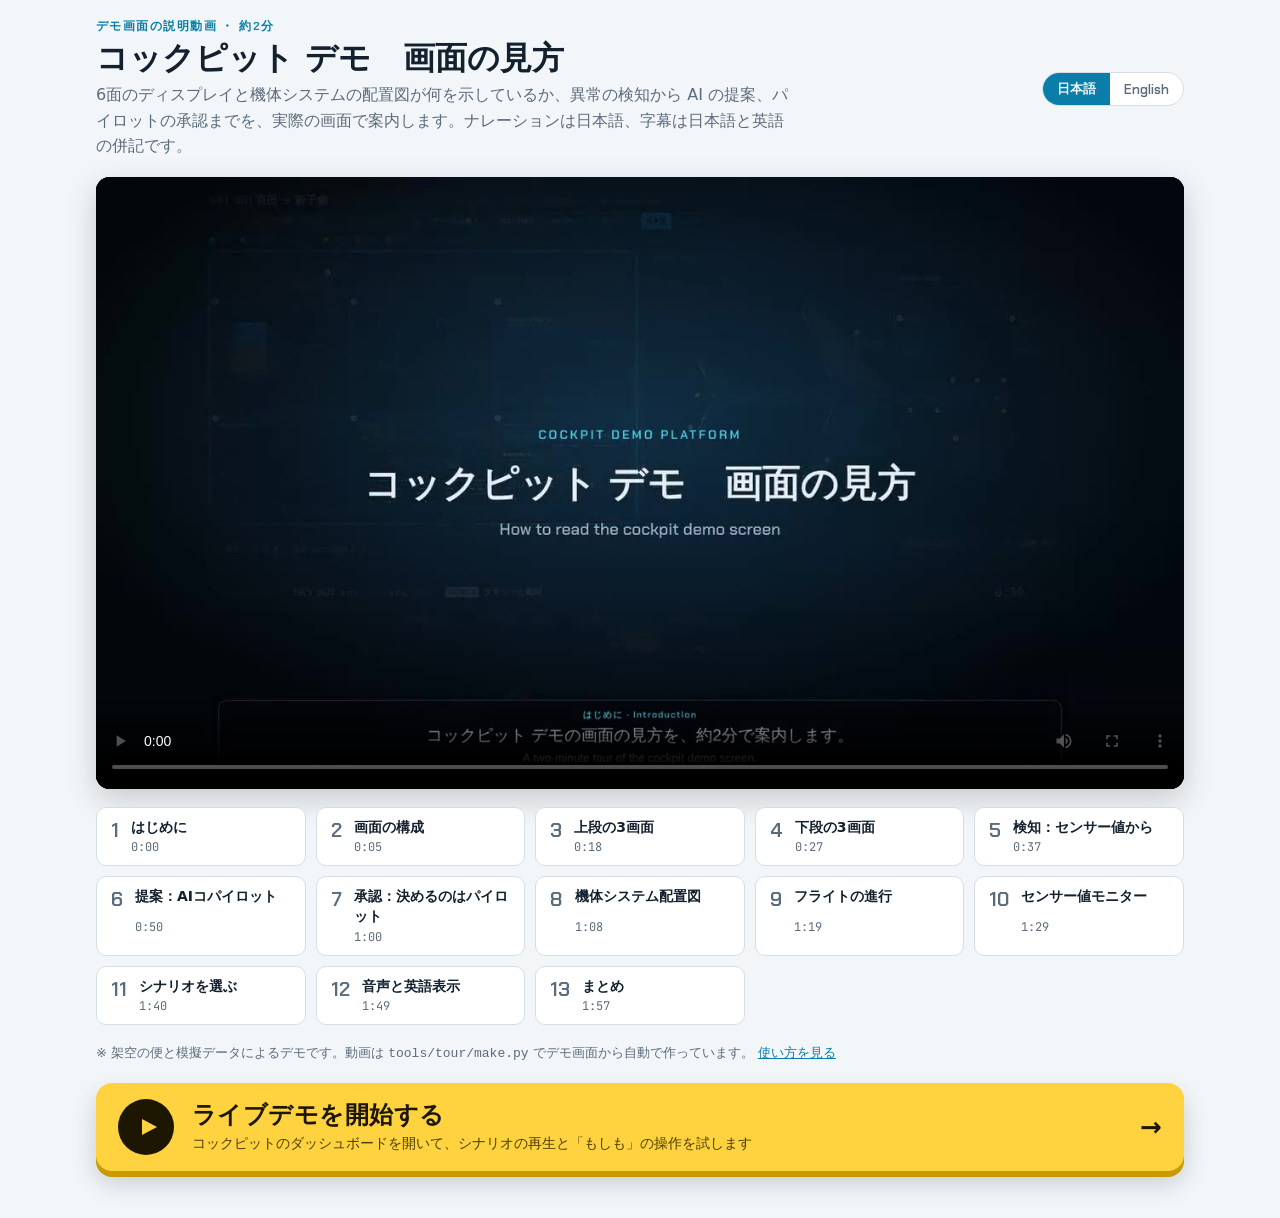
==== commit f7b9369e: "紹介ページの動画を、デモ画面の説明動画（約2分）に差し替え - story/tour.mp4：デモ画面を台本どおりに自動操作して録画し、Open JTalk の   日本語ナレーションと日英字幕を重ね" ====
--- a/story/index.html
+++ b/story/index.html
@@ -3,19 +3,16 @@
 <head>
 <meta charset="utf-8">
 <meta name="viewport" content="width=device-width, initial-scale=1, viewport-fit=cover">
-<title>紹介アニメーション / Story｜コックピット デモ</title>
-<meta name="description" content="コックピット デモが、UseCase案からClaude Codeで動くモックアップと自動公開まで進んだ流れを約3分で紹介します（日本語 / English）">
+<title>画面の見方 / Screen tour｜コックピット デモ</title>
+<meta name="description" content="コックピット デモの画面の見方を、約2分の説明動画で紹介します（日本語ナレーション・日英字幕）">
 <link rel="stylesheet" href="../assets/fonts/fonts.css">
 <style>
 *,*::before,*::after{box-sizing:border-box}
 [hidden]{display:none!important}
 html{padding-top:env(safe-area-inset-top,0px);padding-bottom:env(safe-area-inset-bottom,0px)}
 body{margin:0}
-img{max-width:100%}
-/* Layout: one cinema stage (fixed 1280x720, scaled) + bilingual subtitle bar + chapter list. Stage is a deliberate dark "control room" look; the page around it follows the viewer theme. */
 :root{
   --bg:#f3f6f9; --surface:#ffffff; --fg:#13202e; --muted:#5a6b7c; --line:#d5dee7; --accent:#0a7ea8;
-  --stage:#07131f; --stage-2:#0d2133; --stage-line:#1d3a52; --cyan:#45cdea; --amber:#f3b23e; --red:#f0524f; --green:#48dd8a; --magenta:#e061d2; --ink:#e6f1fa; --ink-2:#8fa9bf;
   --f-body:"Hiragino Sans","Hiragino Kaku Gothic ProN","Noto Sans JP","Yu Gothic",system-ui,sans-serif;
   --f-disp:"Chakra Petch","Avenir Next","Segoe UI","Hiragino Sans","Noto Sans JP",system-ui,sans-serif;
   --f-mono:"JetBrains Mono",ui-monospace,"SF Mono",Menlo,monospace;
@@ -23,6 +20,7 @@
 @media (prefers-color-scheme: dark){:root:not([data-theme="light"]){--bg:#0b1219;--surface:#111c26;--fg:#e3ecf4;--muted:#93a6b8;--line:#22323f;--accent:#4cc3e6;color-scheme:dark}}
 :root[data-theme="dark"]{--bg:#0b1219;--surface:#111c26;--fg:#e3ecf4;--muted:#93a6b8;--line:#22323f;--accent:#4cc3e6;color-scheme:dark}
 body{background:var(--bg);color:var(--fg);font-family:var(--f-body);line-height:1.6}
+html:not(.en) .t-en, html.en .t-ja{display:none}
 .wrap{max-width:1120px;margin:0 auto;padding-left:max(16px,env(safe-area-inset-left,0px));padding-right:max(16px,env(safe-area-inset-right,0px));padding-block:20px 48px;display:grid;gap:18px}
 header.top{display:flex;flex-wrap:wrap;align-items:center;justify-content:space-between;gap:12px}
 .eyebrow{font:600 12px/1 var(--f-disp);letter-spacing:.12em;text-transform:uppercase;color:var(--accent)}
@@ -31,153 +29,21 @@
 .lang{display:inline-flex;border:1px solid var(--line);border-radius:999px;overflow:hidden;background:var(--surface)}
 .lang button{font:600 13px var(--f-disp);border:0;background:none;color:var(--muted);padding:7px 14px;cursor:pointer}
 .lang button[aria-pressed="true"]{background:var(--accent);color:var(--bg)}
-button:focus-visible,.chap:focus-visible{outline:2px solid var(--accent);outline-offset:2px}
-
-/* player */
-.player{background:var(--stage);border-radius:14px;overflow:hidden;box-shadow:0 10px 30px rgba(0,0,0,.18)}
-.viewport{position:relative;width:100%;aspect-ratio:16/9;max-width:100%;overflow:hidden}
-.stage{position:absolute;left:0;top:0;width:1280px;height:720px;transform-origin:0 0;background:radial-gradient(1200px 600px at 70% -10%,#12324a 0%,var(--stage) 60%);color:var(--ink);font-family:var(--f-body)}
-.stage.paused *,.stage.paused *::before,.stage.paused *::after{animation-play-state:paused!important}
-.scene{position:absolute;inset:0;opacity:0;visibility:hidden;transition:opacity .5s}
-.scene.on{opacity:1;visibility:visible}
-.tag{position:absolute;left:56px;top:40px;font:600 15px var(--f-disp);letter-spacing:.14em;color:var(--cyan);text-transform:uppercase}
-.headline{position:absolute;left:56px;top:70px;right:56px;font:700 40px/1.3 var(--f-body);text-wrap:balance}
-.en .headline{font-family:var(--f-disp)}
-.sub{color:var(--ink-2);font-size:20px}
-html:not(.en) .t-en, html.en .t-ja{display:none}
-
-/* entrance helpers (run only while a scene is .on) */
-.a{opacity:0}
-.scene.on .a{animation:rise .7s cubic-bezier(.2,.7,.2,1) forwards;animation-delay:var(--d,0s)}
-.scene.on .a.pop{animation-name:pop}
-.scene.on .a.fade{animation-name:fade}
-@keyframes rise{from{opacity:0;transform:translateY(18px)}to{opacity:1;transform:none}}
-@keyframes pop{0%{opacity:0;transform:scale(.6) rotate(var(--r,0deg))}70%{opacity:1;transform:scale(1.06) rotate(var(--r,0deg))}100%{opacity:1;transform:scale(1) rotate(var(--r,0deg))}}
-@keyframes fade{from{opacity:0}to{opacity:1}}
-
-/* S1 grid */
-#s1 svg{position:absolute;inset:0}
-#s1 .feeder{stroke:var(--stage-line);stroke-width:2;fill:none;stroke-dasharray:1400;stroke-dashoffset:1400}
-#s1.on .feeder{animation:draw 3s ease forwards;animation-delay:var(--d,0s)}
-@keyframes draw{to{stroke-dashoffset:0}}
-#s1 .m{fill:var(--cyan);opacity:0}
-#s1.on .m{animation:blink 2.4s ease-in-out infinite;animation-delay:var(--d,0s)}
-@keyframes blink{0%{opacity:0}20%{opacity:1}60%{opacity:.35}100%{opacity:.9}}
-#s1 .q{position:absolute;left:56px;bottom:120px;right:56px;font:700 52px/1.3 var(--f-body);text-wrap:balance}
-#s1 .q small{display:block;font:500 22px var(--f-body);color:var(--ink-2);margin-top:12px}
-
-/* S2 notes */
-.notes{position:absolute;left:56px;top:190px;width:640px;display:grid;grid-template-columns:1fr 1fr;gap:26px}
-.note{background:#fff4c2;color:#2d2a1a;border-radius:4px;padding:20px 22px;min-height:150px;box-shadow:0 8px 18px rgba(0,0,0,.35);font:700 24px/1.35 var(--f-body)}
-.note small{display:block;font:500 15px/1.5 var(--f-body);color:#5d5734;margin-top:8px}
-.note:nth-child(2){background:#ffd9c7}.note:nth-child(3){background:#d4ecff}.note:nth-child(4){background:#d9f5df}
-.shot{position:absolute;border-radius:10px;overflow:hidden;border:1px solid var(--stage-line);box-shadow:0 18px 40px rgba(0,0,0,.5);background:#0b1a28}
-.shot img{display:block;width:100%;height:100%;object-fit:cover;object-position:top left}
-.cap{position:absolute;font:600 14px var(--f-disp);letter-spacing:.08em;color:var(--ink-2)}
-
-/* S3 loop */
-#s3 .loop{position:absolute;left:56px;top:180px;width:560px;height:460px}
-.node{position:absolute;width:200px;padding:16px 18px;border:1.5px solid var(--stage-line);border-radius:12px;background:var(--stage-2);font:700 20px/1.35 var(--f-body);text-align:center}
-.node small{display:block;font:400 14px var(--f-body);color:var(--ink-2)}
-.node.hot{border-color:var(--cyan);box-shadow:0 0 0 4px rgba(63,208,240,.12)}
-#s3 .ring{position:absolute;left:0;top:0}
-#s3 .ring path{fill:none;stroke:var(--cyan);stroke-width:2;stroke-dasharray:8 8}
-#s3.on .ring path{animation:flow 1.2s linear infinite}
-@keyframes flow{to{stroke-dashoffset:-32}}
-.spec{position:absolute;right:56px;top:180px;width:520px;height:460px;border-radius:14px;background:#f5f8fb;color:#13202e;padding:26px 28px;box-shadow:0 18px 40px rgba(0,0,0,.5)}
-.spec h3{margin:0 0 4px;font:700 24px var(--f-body)}
-.spec .meta{font:500 14px var(--f-body);color:#5a6b7c;margin-bottom:16px}
-.chips{display:flex;flex-wrap:wrap;gap:10px}
-.chip{font:600 15px var(--f-mono);padding:6px 12px;border-radius:6px;background:#e1edf6;color:#0a5878}
-.chip em{font-style:normal;font-family:var(--f-body);font-weight:500;color:#30475a;margin-left:6px;font-size:13px}
-.spec .tot{position:absolute;left:28px;right:28px;bottom:24px;display:flex;gap:28px;font:700 30px var(--f-disp);color:#0a5878}
-.spec .tot span small{display:block;font:500 13px var(--f-body);color:#5a6b7c}
-
-/* S4 terminal */
-.term{position:absolute;left:56px;right:56px;top:170px;bottom:60px;background:#050c14;border:1px solid var(--stage-line);border-radius:12px;overflow:hidden}
-.term .bar{height:36px;display:flex;align-items:center;gap:8px;padding:0 14px;background:#0c1a27;border-bottom:1px solid var(--stage-line);font:500 13px var(--f-mono);color:var(--ink-2)}
-.term .bar i{width:11px;height:11px;border-radius:50%;background:#30485d;display:inline-block}
-.term .body{padding:22px 28px;display:grid;gap:14px;font:400 18px/1.55 var(--f-mono)}
-.ln{display:flex;gap:14px;align-items:flex-start}
-.ln b{flex:none;width:72px;font-weight:600}
-.ln.you b{color:var(--amber)} .ln.cc b{color:var(--cyan)} .ln.ok b{color:var(--green)}
-.ln span{font-family:var(--f-body);font-size:19px}
-.ln.cmd span{font-family:var(--f-mono);font-size:17px;color:var(--ink-2)}
-.pass{color:var(--green);font-weight:600}
-.typing{display:inline-block;overflow:hidden;white-space:nowrap;max-width:0;vertical-align:bottom}
-.scene.on .typing{animation:type 3.2s steps(40,end) forwards;animation-delay:var(--d,0s)}
-@keyframes type{to{max-width:100%}}
-
-/* S5 screens */
-#s5 .frame{position:absolute;left:300px;top:170px;width:720px;height:405px}
-#s5 .frame .shot{inset:0;opacity:0}
-#s5.on .frame .shot{animation:xf 25s linear forwards}
-@keyframes xf{0%{opacity:0;transform:scale(1.03)}1.5%{opacity:1}14%{opacity:1;transform:scale(1)}16%{opacity:0}100%{opacity:0}}
-#s5 .steps{position:absolute;left:56px;top:170px;width:220px;display:grid;gap:10px}
-#s5 .st{font:600 16px var(--f-body);color:var(--ink-2);padding:8px 12px;border-left:3px solid var(--stage-line)}
-#s5.on .st{animation:stepOn 25s linear forwards}
-@keyframes stepOn{0%{color:var(--ink-2);border-color:var(--stage-line)}1%{color:var(--ink);border-color:var(--cyan)}14%{color:var(--ink);border-color:var(--cyan)}16%,100%{color:var(--ink-2);border-color:var(--stage-line)}}
-#s5 .side{position:absolute;right:56px;top:170px;width:190px;font:500 17px/1.6 var(--f-body);color:var(--ink-2)}
-
-/* S6 PRs */
-.prs{position:absolute;left:56px;top:170px;width:1168px;display:grid;grid-template-columns:1fr 1fr;gap:12px 28px}
-.pr{display:grid;grid-template-columns:56px 1fr auto;align-items:center;gap:12px;padding:12px 16px;background:var(--stage-2);border:1px solid var(--stage-line);border-radius:10px}
-.pr .n{font:700 18px var(--f-disp);color:var(--ink-2)}
-.pr .t{font:500 18px/1.35 var(--f-body)}
-.stamps{display:flex;gap:6px}
-.stamp{font:700 12px var(--f-body);padding:4px 8px;border-radius:5px;border:1.5px solid currentColor;opacity:0}
-.scene.on .stamp{animation:pop .45s forwards;animation-delay:var(--d,0s)}
-.stamp.r{color:var(--amber)}.stamp.a{color:var(--cyan)}.stamp.m{color:var(--green)}
-.rule{position:absolute;left:56px;right:56px;bottom:56px;padding:16px 22px;border:1.5px solid var(--cyan);border-radius:12px;background:rgba(63,208,240,.08);font:700 24px var(--f-body)}
-
-/* S7 numbers */
-.nums{position:absolute;left:56px;right:56px;top:200px;display:grid;grid-template-columns:repeat(3,1fr);gap:22px}
-.num{padding:22px 24px;border:1px solid var(--stage-line);border-radius:14px;background:var(--stage-2)}
-.num b{display:block;font:700 64px/1 var(--f-disp);color:var(--cyan);font-variant-numeric:tabular-nums}
-.num span{font:500 18px var(--f-body);color:var(--ink-2)}
-.caveat{position:absolute;left:56px;right:56px;bottom:50px;font:500 17px var(--f-body);color:var(--amber)}
-
-/* S8 */
-#s8 svg{position:absolute;left:56px;top:190px}
-#s8 .sim{fill:none;stroke:var(--ink-2);stroke-width:3}
-#s8 .real{fill:none;stroke:var(--cyan);stroke-width:3;stroke-dasharray:2000;stroke-dashoffset:2000}
-#s8.on .real{animation:draw 4s ease forwards;animation-delay:3s}
-#s8 .lim{stroke:var(--red);stroke-width:1.5;stroke-dasharray:6 6}
-#s8 .lbl{font:600 15px var(--f-body);fill:var(--ink-2)}
-#s8 .lbl.c{fill:var(--cyan)} #s8 .lbl.r{fill:var(--red)}
-#s8 .shot{right:56px;top:190px;width:520px;height:293px}
-#s8 .go{position:absolute;left:56px;bottom:56px;font:700 34px var(--f-body)}
-
-/* chrome under stage */
-.subs{min-height:92px;padding:14px 22px;background:#040b12;border-top:1px solid var(--stage-line);display:grid;gap:4px;align-content:center;text-align:center}
-.subs .sj{font:500 clamp(15px,2vw,19px)/1.5 var(--f-body);color:#f1f6fa}
-.subs .se{font:400 clamp(13px,1.7vw,16px)/1.5 var(--f-disp);color:#9fb6c9}
-.ctrl{display:flex;align-items:center;gap:12px;padding:10px 16px 14px;background:#040b12;color:#c9d7e3}
-.ctrl button{flex:none;width:40px;height:40px;border-radius:50%;border:1px solid #284257;background:#0d1d2b;color:#e6f1fa;cursor:pointer;display:grid;place-items:center}
-.ctrl button svg{width:18px;height:18px;fill:currentColor}
-.ctrl .play{width:48px;height:48px;background:#3fd0f0;color:#04131d;border:0}
-.bar2{position:relative;flex:1;height:8px;background:#17293a;border-radius:4px;cursor:pointer;min-width:0}
-.bar2 .fill{position:absolute;left:0;top:0;bottom:0;background:#3fd0f0;border-radius:4px}
-.bar2 .tick{position:absolute;top:-3px;width:2px;height:14px;background:#2d4a60}
-.time{font:500 13px var(--f-mono);font-variant-numeric:tabular-nums;color:#9fb6c9;flex:none}
-.poster{position:absolute;inset:0;display:grid;place-items:center;background:linear-gradient(180deg,rgba(4,11,18,.2),rgba(4,11,18,.75));cursor:pointer;border:0;padding:0;width:100%;color:#fff}
-.poster[hidden]{display:none}
-.poster span{display:flex;align-items:center;gap:12px;padding:14px 26px;border-radius:999px;background:#3fd0f0;color:#04131d;font:700 18px var(--f-body)}
-
-.chapters{display:grid;grid-template-columns:repeat(auto-fill,minmax(240px,1fr));gap:10px}
-.chap{display:grid;grid-template-columns:auto 1fr;gap:4px 12px;text-align:left;padding:12px 14px;border:1px solid var(--line);border-radius:10px;background:var(--surface);color:var(--fg);cursor:pointer;font:inherit}
-.chap .no{grid-row:span 2;font:700 22px/1 var(--f-disp);color:var(--muted);padding-top:2px}
-.chap .tt{font-weight:700;font-size:15px;line-height:1.4}
+button:focus-visible,a:focus-visible{outline:2px solid var(--accent);outline-offset:2px}
+.player{background:#03060a;border-radius:14px;overflow:hidden;box-shadow:0 10px 30px rgba(0,0,0,.18)}
+.player video{display:block;width:100%;aspect-ratio:16/9;background:#03060a}
+.chapters{display:grid;grid-template-columns:repeat(auto-fill,minmax(200px,1fr));gap:10px}
+.chap{display:grid;grid-template-columns:auto 1fr;gap:2px 12px;text-align:left;padding:10px 14px;border:1px solid var(--line);border-radius:10px;background:var(--surface);color:var(--fg);cursor:pointer;font:inherit}
+.chap .no{grid-row:span 2;font:700 20px/1 var(--f-disp);color:var(--muted);padding-top:2px;font-variant-numeric:tabular-nums}
+.chap .tt{font-weight:700;font-size:14px;line-height:1.4}
 .chap .tm{font:500 12px var(--f-mono);color:var(--muted)}
 .chap[aria-current="true"]{border-color:var(--accent);box-shadow:inset 0 0 0 1px var(--accent)}
 .chap[aria-current="true"] .no{color:var(--accent)}
-.note-foot{font-size:13px;color:var(--muted)}
+.note-foot{font-size:13px;color:var(--muted);margin:0}
 .note-foot a{color:var(--accent)}
-/* live demo CTA: yellow "run" card */
 .demo-cta{display:flex;align-items:center;gap:18px;min-height:84px;padding:16px 22px;border-radius:16px;background:#ffd23f;color:#1d1600;text-decoration:none;box-shadow:0 6px 0 #c99a00,0 12px 24px rgba(0,0,0,.18);transition:transform .12s,box-shadow .12s;-webkit-tap-highlight-color:transparent}
 .demo-cta:hover{background:#ffdb5c}
 .demo-cta:active{transform:translateY(4px);box-shadow:0 2px 0 #c99a00,0 6px 12px rgba(0,0,0,.18)}
-.demo-cta:focus-visible{outline:3px solid var(--accent);outline-offset:3px}
 .demo-cta .go-ico{flex:none;display:grid;place-items:center;width:56px;height:56px;border-radius:50%;background:#1d1600;color:#ffd23f}
 .demo-cta .go-ico svg{width:24px;height:24px;margin-left:3px;fill:currentColor}
 .demo-cta .go-txt{display:grid;gap:2px;min-width:0;flex:1}
@@ -185,27 +51,15 @@
 .demo-cta .go-sub{font:500 14px/1.5 var(--f-body);color:#4a3d00}
 .demo-cta .go-arrow{flex:none;font:700 26px/1 var(--f-disp)}
 @media (max-width:480px){.demo-cta{gap:12px;padding:14px 16px}.demo-cta .go-ico{width:46px;height:46px}.demo-cta .go-arrow{display:none}}
-@media (prefers-reduced-motion: reduce){.scene.on .a,.scene.on .stamp{animation:none;opacity:1}#s1.on .feeder,#s8.on .real{animation:none;stroke-dashoffset:0}.scene.on .typing{animation:none;max-width:100%}}
-@media (max-width:560px){.ctrl{gap:8px}.time{display:none}}
-</style>
-<style>
-#s1 .lab{font:600 21px var(--f-mono);fill:var(--ink-2);opacity:0}
-#s1.on .lab{animation:fade .8s forwards;animation-delay:var(--d,0s)}
-#s1 .plane{fill:none;stroke:var(--stage-line);stroke-width:2}
-#s1 .m.warn{fill:var(--amber)}
-.legend-ai{position:absolute;left:56px;bottom:56px;display:flex;gap:18px;font:600 15px var(--f-body);color:var(--ink-2)}
-.legend-ai i{display:inline-block;width:12px;height:12px;border-radius:3px;margin-right:6px;vertical-align:-1px}
-#s8 .lim{stroke:var(--amber)}
 </style>
 </head>
 <body>
-
 <div class="wrap">
   <header class="top">
     <div>
-      <div class="eyebrow"><span class="t-ja">FDE 提案コンテンツ ・ 約3分</span><span class="t-en">FDE proposal · about 3 min</span></div>
-      <h1><span class="t-ja">UseCase案から、動いて公開されるモックアップまで</span><span class="t-en">From a use-case idea to a live, published mockup</span></h1>
-      <p class="lead"><span class="t-ja">ソフトウェア制御の旅客機を題材にしたコックピット デモが、Claude Codeとの対話でどう作られ、どう自動で公開されているかを8シーンで紹介します。字幕は日本語と英語を併記しています。</span><span class="t-en">Eight scenes on how the cockpit demo, built around a software-controlled airliner, was made through conversations with Claude Code and how it publishes itself. Subtitles show Japanese and English together.</span></p>
+      <div class="eyebrow"><span class="t-ja">デモ画面の説明動画 ・ 約2分</span><span class="t-en">Screen tour video · about 2 min</span></div>
+      <h1><span class="t-ja">コックピット デモ　画面の見方</span><span class="t-en">How to read the cockpit demo screen</span></h1>
+      <p class="lead"><span class="t-ja">6面のディスプレイと機体システムの配置図が何を示しているか、異常の検知から AI の提案、パイロットの承認までを、実際の画面で案内します。ナレーションは日本語、字幕は日本語と英語の併記です。</span><span class="t-en">A walk through the real screen: what the six displays and the system layout show, from detecting a fault to the AI proposal and the pilot's approval. Japanese narration, with Japanese and English subtitles.</span></p>
     </div>
     <div class="lang" role="group" aria-label="Language">
       <button type="button" id="lang-ja" aria-pressed="true">日本語</button>
@@ -214,323 +68,54 @@
   </header>
 
   <div class="player" data-testid="story-player">
-    <div class="viewport" id="viewport">
-      <div class="stage paused" id="stage">
-
-        <!-- S1 -->
-        <section class="scene" id="s1">
-          <svg width="1280" height="720" aria-hidden="true"><g transform="translate(500 10) scale(.62)">
-            <path class="plane" d="M640 60 C660 60 668 90 668 130 L668 250 L1010 380 L1010 410 L668 340 L668 470 L760 530 L760 552 L640 520 L520 552 L520 530 L612 470 L612 340 L270 410 L270 380 L612 250 L612 130 C612 90 620 60 640 60 Z" style="opacity:.55"/>
-            <path class="feeder" style="--d:0s" d="M640 110 V500"/>
-            <path class="feeder" style="--d:.4s" d="M640 300 H860 L860 360"/>
-            <path class="feeder" style="--d:.8s" d="M640 300 H420 L420 360"/>
-            <path class="feeder" style="--d:1.2s" d="M640 180 H760 M640 180 H520"/>
-            <path class="feeder" style="--d:1.6s" d="M640 430 H720 M640 430 H560"/>
-            <g id="meters"></g>
-            <text class="lab" style="--d:1.4s" x="400" y="400" text-anchor="end">ENG1</text>
-            <text class="lab" style="--d:1.6s" x="880" y="400">ENG2</text>
-            <text class="lab" style="--d:1.8s" x="775" y="170">FCC 1·2·3</text>
-            <text class="lab" style="--d:2s" x="505" y="170" text-anchor="end">AI CO-PILOT</text>
-            <text class="lab" style="--d:2.2s" x="735" y="420">HYD · ELEC</text>
-            <text class="lab" style="--d:2.4s" x="545" y="420" text-anchor="end">AFDX</text>
-          </g></svg>
-          <div class="tag a" style="--d:.2s">Cockpit Demo Platform</div>
-          <div class="q a" style="--d:2.2s">
-            <span class="t-ja">機体は、センサーとコンピューターの集まり。<br>AIとパイロットは、どう一緒に飛ぶか。<small>エンジン・飛行制御・油圧・電源。分散システムが絶えず送ってくる値</small></span>
-            <span class="t-en">An airliner is a network of sensors and computers.<br>How do AI and pilots fly it together?<small>Engines, flight control, hydraulics, power: values streaming from distributed systems</small></span>
-          </div>
-        </section>
-
-        <!-- S2 -->
-        <section class="scene" id="s2">
-          <div class="tag a">01 · Use case</div>
-          <div class="headline a" style="--d:.3s"><span class="t-ja">始まりは「この連携を見せたい」という4枚の付箋</span><span class="t-en">It started with four sticky notes: the teamwork we wanted to show</span></div>
-          <div class="notes">
-            <div class="note a pop" style="--d:1.6s;--r:-2deg"><span class="t-ja">エンジンの異常傾向</span><span class="t-en">Engine trend</span><small><span class="t-ja">片側だけEGTが上がっていく</span><span class="t-en">EGT creeping up on one side</span></small></div>
-            <div class="note a pop" style="--d:3.2s;--r:1.5deg"><span class="t-ja">センサーの食い違い</span><span class="t-en">Sensor disagreement</span><small><span class="t-ja">迎角センサ1系統だけずれる</span><span class="t-en">One angle-of-attack sensor drifts</span></small></div>
-            <div class="note a pop" style="--d:4.8s;--r:2deg"><span class="t-ja">天候と経路</span><span class="t-en">Weather and route</span><small><span class="t-ja">積乱雲・横風・ウィンドシア</span><span class="t-en">Storms, crosswind, windshear</span></small></div>
-            <div class="note a pop" style="--d:6.4s;--r:-1.5deg"><span class="t-ja">決めるのは機長</span><span class="t-en">The captain decides</span><small><span class="t-ja">AIは提案、承認はパイロット</span><span class="t-en">AI proposes, pilots approve</span></small></div>
-          </div>
-          <div class="shot a" style="--d:9s;left:740px;top:210px;width:480px;height:270px"><img src="img/cruise.jpg" alt=""></div>
-          <div class="cap a" style="--d:9.4s;left:740px;top:492px"><span class="t-ja">最初の画面（SKY 501 羽田 → 新千歳）</span><span class="t-en">First screen (SKY 501 Haneda to New Chitose)</span></div>
-        </section>
-
-        <!-- S3 -->
-        <section class="scene" id="s3">
-          <div class="tag a">02 · Requirements</div>
-          <div class="headline a" style="--d:.3s"><span class="t-ja">「何秒に何を出すか」ではなく「センサーがどんな値か」を書く</span><span class="t-en">Write what the sensors read, not what the screen should show</span></div>
-          <div class="loop">
-            <svg class="ring" width="560" height="460" aria-hidden="true"><defs><marker id="ar" viewBox="0 0 10 10" refX="9" refY="5" markerWidth="7" markerHeight="7" orient="auto"><path d="M0 0L10 5L0 10z" fill="#45cdea"/></marker></defs><path d="M214 70 H324" marker-end="url(#ar)"/><path d="M430 112 V334" marker-end="url(#ar)"/><path d="M326 380 H216" marker-end="url(#ar)"/><path d="M110 334 V112" marker-end="url(#ar)"/></svg>
-            <div class="node a" style="--d:1.2s;left:10px;top:30px"><span class="t-ja">シナリオ</span><span class="t-en">Scenario</span><small><span class="t-ja">JSONにセンサー値</span><span class="t-en">Sensor values in JSON</span></small></div>
-            <div class="node hot a" style="--d:2.6s;left:330px;top:30px"><span class="t-ja">判定する</span><span class="t-en">Evaluate</span><small><span class="t-ja">健全性・注意・警告</span><span class="t-en">Health, cautions, warnings</span></small></div>
-            <div class="node a" style="--d:4s;left:330px;top:340px"><span class="t-ja">画面に描く</span><span class="t-en">Draw</span><small><span class="t-ja">6面の表示と配置図</span><span class="t-en">Six displays and layout</span></small></div>
-            <div class="node a" style="--d:5.4s;left:10px;top:340px"><span class="t-ja">人が判断</span><span class="t-en">People decide</span><small><span class="t-ja">AIの提案を承認</span><span class="t-en">Approve AI proposals</span></small></div>
-          </div>
-          <div class="spec a" style="--d:9s">
-            <h3><span class="t-ja">表示はセンサー値で決まる</span><span class="t-en">Displays follow the sensors</span></h3>
-            <div class="meta"><span class="t-ja">同じ計算で、全ての画面がそろって変わる</span><span class="t-en">One evaluation drives every display at once</span></div>
-            <div class="chips">
-              <span class="chip a pop" style="--d:10.5s">PFD<em class="t-ja">姿勢</em><em class="t-en">attitude</em></span>
-              <span class="chip a pop" style="--d:11s">ND<em class="t-ja">航法</em><em class="t-en">nav</em></span>
-              <span class="chip a pop" style="--d:11.5s">EWD<em class="t-ja">エンジン</em><em class="t-en">engines</em></span>
-              <span class="chip a pop" style="--d:12s">AI<em class="t-ja">提案</em><em class="t-en">co-pilot</em></span>
-              <span class="chip a pop" style="--d:12.5s">MESH<em class="t-ja">分散系</em><em class="t-en">systems</em></span>
-              <span class="chip a pop" style="--d:13s">AUTH<em class="t-ja">権限</em><em class="t-en">authority</em></span>
-              <span class="chip a pop" style="--d:13.5s">TL<em class="t-ja">連携</em><em class="t-en">timeline</em></span>
-              <span class="chip a pop" style="--d:14s">MAP<em class="t-ja">配置図</em><em class="t-en">layout</em></span>
-              <span class="chip a pop" style="--d:14.5s">VOICE<em class="t-ja">音声</em><em class="t-en">voice</em></span>
-              <span class="chip a pop" style="--d:15s">MON<em class="t-ja">もしも</em><em class="t-en">what-if</em></span>
-            </div>
-            <div class="tot a" style="--d:16.5s"><span>35<small><span class="t-ja">センサー項目</span><span class="t-en">sensors</span></small></span><span>6<small><span class="t-ja">大型ディスプレイ</span><span class="t-en">displays</span></small></span><span>1<small><span class="t-ja">判定ロジック</span><span class="t-en">evaluator</span></small></span></div>
-          </div>
-        </section>
-
-        <!-- S4 -->
-        <section class="scene" id="s4">
-          <div class="tag a">03 · Build with Claude Code</div>
-          <div class="headline a" style="--d:.3s"><span class="t-ja">日本語で頼み、設計を確かめてから、検証付きで届く</span><span class="t-en">Ask in plain words, check the design, receive validated work</span></div>
-          <div class="term a fade" style="--d:1s">
-            <div class="bar"><i></i><i></i><i></i>&nbsp; Cockpitnaviation-</div>
-            <div class="body">
-              <div class="ln you a" style="--d:2s"><b>Ken</b><span><span class="t-ja">シナリオをJSONで差し替えたい。表示はセンサー値から計算して、どの画面もそろって変わるように。</span><span class="t-en">I want to swap scenarios as JSON. Compute the displays from sensor values so every screen changes together.</span></span></div>
-              <div class="ln cc a" style="--d:6s"><b>Claude</b><span><span class="t-ja">シナリオの書式を設計しました。センサー35項目と、注意・警告のしきい値を確認してください。</span><span class="t-en">I designed the scenario format. Please check the 35 sensors and the caution and warning thresholds.</span></span></div>
-              <div class="ln you a" style="--d:11s"><b>Ken</b><span><span class="t-ja">OK。AIは提案まで。承認するのはパイロットで。</span><span class="t-en">OK. AI only proposes. Pilots approve.</span></span></div>
-              <div class="ln cmd a" style="--d:14.5s"><b></b><span class="typing" style="--d:14.5s">$ node tools/validate.mjs &amp;&amp; python3 tools/bundle.py</span></div>
-              <div class="ln ok a" style="--d:19s"><b>check</b><span class="pass">6 scenarios OK · builtin.js rebuilt · readme.html rebuilt</span></div>
-              <div class="ln cc a" style="--d:22.5s"><b>Claude</b><span><span class="t-ja">プルリクエストを作りました。マージすると自動で検証して公開します。</span><span class="t-en">Pull request opened. Once merged, it is validated and published automatically.</span></span></div>
-            </div>
-          </div>
-        </section>
-
-        <!-- S5 -->
-        <section class="scene" id="s5">
-          <div class="tag a">04 · Iterate</div>
-          <div class="headline a" style="--d:.3s"><span class="t-ja">一つずつ足し、そのたびに動くものを確かめる</span><span class="t-en">Add one thing at a time, and check it works each time</span></div>
-          <div class="steps">
-            <div class="st" style="animation-delay:1s">SKY 501 <span class="t-ja">二重故障</span><span class="t-en">dual failure</span></div>
-            <div class="st" style="animation-delay:5s"><span class="t-ja">センサー値モニター</span><span class="t-en">Sensor monitor</span></div>
-            <div class="st" style="animation-delay:9s">SKY 214 <span class="t-ja">ダイバート案を却下</span><span class="t-en">diversion declined</span></div>
-            <div class="st" style="animation-delay:13s">SKY 330 <span class="t-ja">バードストライク</span><span class="t-en">bird strike</span></div>
-            <div class="st" style="animation-delay:17s">SKY 605 <span class="t-ja">着陸復行</span><span class="t-en">go-around</span></div>
-            <div class="st" style="animation-delay:21s"><span class="t-ja">使い方と自動公開</span><span class="t-en">Help and auto-publish</span></div>
-          </div>
-          <div class="frame">
-            <div class="shot" style="animation-delay:1s"><img src="img/egt.jpg" alt=""></div>
-            <div class="shot" style="animation-delay:5s"><img src="img/monitor.jpg" alt=""></div>
-            <div class="shot" style="animation-delay:9s"><img src="img/divert.jpg" alt=""></div>
-            <div class="shot" style="animation-delay:13s"><img src="img/bird.jpg" alt=""></div>
-            <div class="shot" style="animation-delay:17s"><img src="img/windshear.jpg" alt=""></div>
-            <div class="shot" style="animation-delay:21s"><img src="img/readme.jpg" alt=""></div>
-          </div>
-          <div class="side a" style="--d:2s"><span class="t-ja">シナリオを足すたびに、全シナリオを自動で検証し、画面を撮って確認しています。</span><span class="t-en">Each new scenario was validated together with all the others, and checked on screen.</span></div>
-        </section>
-
-        <!-- S6 -->
-        <section class="scene" id="s6">
-          <div class="tag a">05 · Human in the loop</div>
-          <div class="headline a" style="--d:.3s"><span class="t-ja">機内でも開発でも、AIは提案し、決めるのは人</span><span class="t-en">In the cockpit and in development: AI proposes, people decide</span></div>
-          <div class="prs" id="prs"></div>
-          <div class="rule a" style="--d:17s"><span class="t-ja">main に入った変更だけが、検証を通ってから公開されます。シナリオに誤りがあれば公開は止まります。</span><span class="t-en">Only changes merged to main are published, and only after validation. A broken scenario stops the release.</span></div>
-        </section>
-
-        <!-- S7 -->
-        <section class="scene" id="s7">
-          <div class="tag a">06 · Result</div>
-          <div class="headline a" style="--d:.3s"><span class="t-ja">アイデアから、誰でも開ける公開デモまで</span><span class="t-en">From an idea to a public demo anyone can open</span></div>
-          <div class="nums">
-            <div class="num a" style="--d:1.5s"><b data-count="1">0</b><span class="t-ja">日間</span><span class="t-en">day</span></div>
-            <div class="num a" style="--d:3s"><b data-count="5">0</b><span class="t-ja">本のフライトシナリオ</span><span class="t-en">flight scenarios</span></div>
-            <div class="num a" style="--d:4.5s"><b data-count="17">0</b><span class="t-ja">件のインシデント</span><span class="t-en">incidents</span></div>
-            <div class="num a" style="--d:6s"><b data-count="35">0</b><span class="t-ja">センサー項目</span><span class="t-en">sensors</span></div>
-            <div class="num a" style="--d:7.5s"><b data-count="221">0</b><span class="t-ja">本の収録セリフ</span><span class="t-en">recorded voice lines</span></div>
-            <div class="num a" style="--d:9s"><b>Web</b><span class="t-ja">push で自動公開・zip でオフラインも</span><span class="t-en">Auto-published on push, offline zip too</span></div>
-          </div>
-          <div class="caveat a" style="--d:14s"><span class="t-ja">※ 架空の便と模擬データによるデモです。実際の航空機の運航や操縦には使いません。</span><span class="t-en">Note: a demo with fictional flights and simulated data. It is not used to operate or fly a real aircraft.</span></div>
-        </section>
-
-        <!-- S8 -->
-        <section class="scene" id="s8">
-          <div class="tag a">07 · Next</div>
-          <div class="headline a" style="--d:.3s"><span class="t-ja">次は、実際の飛行データで確かめる</span><span class="t-en">Next: prove it on real flight data</span></div>
-          <svg width="600" height="340" aria-hidden="true">
-            <line class="lim" x1="0" x2="580" y1="110" y2="110"/>
-            <text class="lbl" x="0" y="100" style="fill:var(--amber)"><tspan class="t-ja">EGT TREND（左右差 25°C）</tspan><tspan class="t-en">EGT TREND (25°C split)</tspan></text>
-            <path class="sim" d="M0 280 C120 278 200 270 260 240 S360 130 420 105 S520 96 580 98"/>
-            <path class="real" d="M0 284 L20 279 L40 282 L60 276 L80 278 L100 272 L120 275 L140 268 L160 266 L180 262 L200 258 L215 250 L230 246 L245 236 L260 238 L275 222 L290 214 L305 200 L320 192 L335 176 L350 166 L365 152 L380 140 L400 128 L420 116 L440 112 L460 104 L480 106 L500 99 L520 101 L540 96 L560 99 L580 97"/>
-            <text class="lbl" x="400" y="330"><tspan class="t-ja">模擬データ</tspan><tspan class="t-en">Simulated</tspan></text>
-            <text class="lbl c" x="490" y="330"><tspan class="t-ja">実データ</tspan><tspan class="t-en">Real data</tspan></text>
-          </svg>
-          <div class="shot a" style="--d:7s"><img src="img/tcas.jpg" alt=""></div>
-          <div class="go a" style="--d:10s"><span class="t-ja">まずは、動くものをご覧ください。</span><span class="t-en">First, let's see it running.</span></div>
-        </section>
-
-        <button class="poster" id="poster" type="button" aria-label="Play"><span><svg width="18" height="18" viewBox="0 0 24 24" fill="currentColor"><path d="M7 4l14 8-14 8z"/></svg><span class="t-ja">再生する（約3分）</span><span class="t-en">Play (about 3 min)</span></span></button>
-      </div>
-    </div>
-    <div class="subs" aria-live="polite"><div class="sj" id="sub-ja"></div><div class="se" id="sub-en"></div></div>
-    <div class="ctrl">
-      <button type="button" id="prev" aria-label="Previous scene"><svg viewBox="0 0 24 24"><path d="M6 5h2v14H6zM20 5v14L9 12z"/></svg></button>
-      <button type="button" class="play" id="play" aria-label="Play"><svg viewBox="0 0 24 24" id="play-ico"><path d="M7 4l14 8-14 8z"/></svg></button>
-      <button type="button" id="next" aria-label="Next scene"><svg viewBox="0 0 24 24"><path d="M16 5h2v14h-2zM4 5v14l11-7z"/></svg></button>
-      <div class="bar2" id="bar"><div class="fill" id="fill"></div></div>
-      <div class="time" id="time">0:00 / 3:00</div>
-    </div>
+    <video id="video" controls playsinline preload="metadata" poster="img/tour-poster.jpg" src="tour.mp4"></video>
   </div>
 
-  <nav class="chapters" id="chapters" aria-label="Scenes"></nav>
-  <p class="note-foot"><span class="t-ja">※ 架空の便と模擬データによるデモです。</span><span class="t-en">Note: fictional flights and simulated data.</span> <a href="../readme.html"><span class="t-ja">使い方を見る</span><span class="t-en">How to use (Japanese)</span></a></p>
+  <nav class="chapters" id="chapters" aria-label="Chapters"></nav>
+  <p class="note-foot"><span class="t-ja">※ 架空の便と模擬データによるデモです。動画は <code>tools/tour/make.py</code> でデモ画面から自動で作っています。</span><span class="t-en">Note: fictional flights and simulated data. The video is generated from the demo screen by <code>tools/tour/make.py</code>.</span> <a href="../readme.html"><span class="t-ja">使い方を見る</span><span class="t-en">How to use (Japanese)</span></a></p>
   <a class="demo-cta" id="demo-link" href="../index.html" data-testid="demo-cta">
     <span class="go-ico" aria-hidden="true"><svg viewBox="0 0 24 24"><path d="M6 4l15 8-15 8z"/></svg></span>
     <span class="go-txt">
       <span class="go-title"><span class="t-ja">ライブデモを開始する</span><span class="t-en">Start the live demo</span></span>
-      <span class="go-sub"><span class="t-ja">コックピットのダッシュボードを開いて、シナリオの再生と「もしも」の操作を試します（画面は日本語）</span><span class="t-en">Open the cockpit dashboard, play a scenario and try what-if changes (screens in Japanese)</span></span>
+      <span class="go-sub"><span class="t-ja">コックピットのダッシュボードを開いて、シナリオの再生と「もしも」の操作を試します</span><span class="t-en">Open the cockpit dashboard, play a scenario and try what-if changes</span></span>
     </span>
     <span class="go-arrow" aria-hidden="true">→</span>
   </a>
 </div>
 
+<script src="tour-chapters.js"></script>
 <script>
 (function(){
-  var SCENES=[
-    {id:'s1',dur:15,ja:'問いかけ',en:'The question',subs:[[0,'機体は、センサーとコンピューターの集まりです。','An airliner is a network of sensors and computers.'],[6,'AIとパイロットは、どう一緒に飛ぶのか。','How do AI and pilots fly it together?']]},
-    {id:'s2',dur:20,ja:'UseCase案',en:'Use case',subs:[[0,'始まりは、付箋に書いた4つの「見せたい連携」でした。','It started with four kinds of teamwork we wanted to show, written on sticky notes.'],[9,'その日のうちに、最初のフライトが画面で飛びました。','The first flight was flying on screen the same day.']]},
-    {id:'s3',dur:25,ja:'要件を固める',en:'Requirements',subs:[[0,'シナリオには「何を表示するか」ではなく「センサーがどんな値か」を書きます。','A scenario says what the sensors read, not what the screen should show.'],[9,'1つの判定ロジックが、健全性・注意・警告を決めます。','One evaluator decides health, cautions and warnings.'],[16,'だから6面の表示と配置図が、いつもそろって変わります。','So the six displays and the layout always change together.']]},
-    {id:'s4',dur:30,ja:'Claude Codeで作る',en:'Build with Claude Code',subs:[[0,'頼むのは日本語の会話です。','The request is a plain conversation.'],[6,'Claude Codeはまず書式を設計し、人が確認してから実装します。','Claude Code designs the format first, and builds only after a person checks it.'],[14,'全シナリオの検証と組み立てを、毎回自動で回します。','Every scenario is validated and bundled automatically, every time.'],[22,'仕上がりはプルリクエストとして届きます。','The result arrives as a pull request.']]},
-    {id:'s5',dur:25,ja:'画面が育つ',en:'The demo grows',subs:[[0,'一つずつ足し、そのたびに動くものを確かめました。','We added one thing at a time and checked it worked each time.'],[9,'油圧と燃料、台風、バードストライク、与圧とTCAS、','Hydraulics and fuel, a typhoon, a bird strike, cabin pressure and TCAS,'],[17,'ウィンドシアの着陸復行、そして使い方ページと自動公開まで。','a windshear go-around, then a help page and automatic publishing.']]},
-    {id:'s6',dur:25,ja:'人が判断する',en:'People decide',subs:[[0,'機内でAIは提案し、承認するのはパイロットです。','In the cockpit, AI proposes and pilots approve.'],[9,'開発でも同じです。作るのはAI、本番に出すかを決めるのは人。','Development works the same way. AI builds, people decide what ships.'],[17,'検証を通った変更だけが、自動で公開されます。','Only validated changes are published automatically.']]},
-    {id:'s7',dur:25,ja:'成果',en:'Result',subs:[[0,'1日で、5本のフライトと音声付きの公開デモができました。','In one day: five flights and a public demo with recorded voices.'],[14,'架空の便と模擬データによるデモで、実際の運航や操縦には使いません。','It uses fictional flights and simulated data, and is not for operating a real aircraft.']]},
-    {id:'s8',dur:15,ja:'次へ',en:'Next',subs:[[0,'次は、実際の飛行データで確かめます。','Next, we prove it on real flight data.'],[10,'まずは、動くものをご覧ください。','First, let us see it running.']]}
-  ];
-  var PRS=[
-    ['01','コックピットデモ（5フライト）と自動公開','Cockpit demo (5 flights) and auto-publish'],
-    ['02','公開URLと自動公開の流れをREADMEに','Public URL and publish flow in README'],
-    ['03','「使い方 ?」ボタンと説明ページ','“How to use” button and help pages'],
-    ['#1','セリフを自然な会話に・収録音声を同梱','Natural dialogue and recorded voices'],
-    ['#2','紹介アニメーション（このページ）','Story page (this page)']
-  ];
-  var total=0, starts=[];
-  SCENES.forEach(function(s){starts.push(total);total+=s.dur;});
-
-  var root=document.documentElement, stage=document.getElementById('stage'), vp=document.getElementById('viewport');
-  var poster=document.getElementById('poster');
-
-  // meters dots
-  var g=document.getElementById('meters'), pts=[[640,110],[640,180],[760,180],[520,180],[640,300],[860,300],[420,300],[860,360],[420,360],[640,430],[720,430],[560,430],[640,500]];
-  pts.forEach(function(p,i){var c=document.createElementNS('http://www.w3.org/2000/svg','circle');c.setAttribute('cx',p[0]);c.setAttribute('cy',p[1]);c.setAttribute('r',9);c.setAttribute('class',i===7?'m warn':'m');c.style.setProperty('--d',(1+i*0.25)+'s');g.appendChild(c);});
-
-  // PR rows
-  var prs=document.getElementById('prs');
-  PRS.forEach(function(p,i){
-    var d=1.2+i*1.7, el=document.createElement('div');
-    el.className='pr a'; el.style.setProperty('--d',d+'s');
-    el.innerHTML='<span class="n">'+p[0]+'</span><span class="t"><span class="t-ja">'+p[1]+'</span><span class="t-en">'+p[2]+'</span></span><span class="stamps">'+
-      '<span class="stamp r" style="--d:'+(d+.5)+'s"><span class="t-ja">検証</span><span class="t-en">Validate</span></span>'+
-      '<span class="stamp a" style="--d:'+(d+.9)+'s"><span class="t-ja">確認</span><span class="t-en">Review</span></span>'+
-      '<span class="stamp m" style="--d:'+(d+1.3)+'s"><span class="t-ja">公開</span><span class="t-en">Publish</span></span></span>';
-    prs.appendChild(el);
+  var root=document.documentElement, video=document.getElementById('video'), nav=document.getElementById('chapters');
+  var T=window.TOUR||{chapters:[],duration:0};
+  function fmt(s){s=Math.max(0,Math.floor(s));return Math.floor(s/60)+':'+String(s%60).padStart(2,'0');}
+  T.chapters.forEach(function(c,i){
+    var b=document.createElement('button'); b.type='button'; b.className='chap';
+    b.innerHTML='<span class="no">'+(i+1)+'</span><span class="tt"><span class="t-ja"></span><span class="t-en"></span></span><span class="tm">'+fmt(c.start)+'</span>';
+    b.querySelector('.t-ja').textContent=c.ja; b.querySelector('.t-en').textContent=c.en;
+    b.addEventListener('click',function(){video.currentTime=c.start+.05;video.play().catch(function(){});});
+    nav.appendChild(b);
   });
-
-  // chapters + ticks
-  var chapNav=document.getElementById('chapters'), bar=document.getElementById('bar');
-  SCENES.forEach(function(s,i){
-    var b=document.createElement('button'); b.type='button'; b.className='chap'; b.id='chap-'+s.id;
-    b.innerHTML='<span class="no">'+(i+1)+'</span><span class="tt"><span class="t-ja">'+s.ja+'</span><span class="t-en">'+s.en+'</span></span><span class="tm">'+fmt(starts[i])+' – '+fmt(starts[i]+s.dur)+'</span>';
-    b.addEventListener('click',function(){seekScene(i,true);});
-    chapNav.appendChild(b);
-    if(i>0){var t=document.createElement('div');t.className='tick';t.style.left=(starts[i]/total*100)+'%';bar.appendChild(t);}
+  var chaps=nav.querySelectorAll('.chap');
+  video.addEventListener('timeupdate',function(){
+    var t=video.currentTime, k=0;
+    T.chapters.forEach(function(c,i){if(t>=c.start-.01)k=i;});
+    chaps.forEach(function(b,i){b.setAttribute('aria-current',i===k?'true':'false');});
   });
-
-  function fmt(s){s=Math.floor(s);return Math.floor(s/60)+':'+String(s%60).padStart(2,'0');}
-
-  // scale stage
-  function fit(){var w=vp.clientWidth;stage.style.transform='scale('+(w/1280)+')';}
-  window.addEventListener('resize',fit); fit();
-
-  // language
   function setLang(l){
     root.classList.toggle('en',l==='en'); root.lang=l;
     document.getElementById('lang-ja').setAttribute('aria-pressed',l==='ja');
     document.getElementById('lang-en').setAttribute('aria-pressed',l==='en');
-    try{localStorage.setItem('cockpitDemo.storyLang',l);}catch(e){}
+    document.getElementById('demo-link').href='../index.html?lang='+l;
+    try{localStorage.setItem('cockpitDemo.lang',l);}catch(e){}
     try{var u=new URL(location.href);if(u.searchParams.get('lang')!==l){u.searchParams.set('lang',l);history.replaceState(null,'',u);}}catch(e){}
   }
   document.getElementById('lang-ja').onclick=function(){setLang('ja');};
   document.getElementById('lang-en').onclick=function(){setLang('en');};
   var saved=null;
   try{saved=new URL(location.href).searchParams.get('lang');}catch(e){}
-  if(saved!=='ja'&&saved!=='en'){try{saved=localStorage.getItem('cockpitDemo.storyLang');}catch(e){}}
+  if(saved!=='ja'&&saved!=='en'){try{saved=localStorage.getItem('cockpitDemo.lang');}catch(e){}}
   setLang(saved==='en'?'en':'ja');
-
-  // playback
-  var t=0, playing=false, last=0, cur=-1, subIdx=-1;
-  var fill=document.getElementById('fill'), timeEl=document.getElementById('time');
-  var subJa=document.getElementById('sub-ja'), subEn=document.getElementById('sub-en');
-  var playIco=document.getElementById('play-ico'), playBtn=document.getElementById('play');
-
-  function sceneAt(x){for(var i=SCENES.length-1;i>=0;i--){if(x>=starts[i])return i;}return 0;}
-  function enter(i){
-    document.querySelectorAll('.scene.on').forEach(function(o){o.classList.remove('on');});
-    var el=document.getElementById(SCENES[i].id);
-    el.classList.remove('on'); void el.offsetWidth; el.classList.add('on');
-    cur=i; subIdx=-1;
-    document.querySelectorAll('.chap').forEach(function(c,k){c.setAttribute('aria-current',k===i?'true':'false');});
-    if(SCENES[i].id==='s7') countUp(el);
-  }
-  function countUp(el){
-    el.querySelectorAll('[data-count]').forEach(function(b,k){
-      if(window.matchMedia&&matchMedia('(prefers-reduced-motion: reduce)').matches){b.textContent=b.dataset.count;return;}
-      var n=+b.dataset.count, delay=(1.5+k*1.5)*1000, startAt=null; b.textContent='0';
-      var wait=0;
-      function step(ts){
-        if(cur<0||SCENES[cur].id!=='s7')return;
-        if(!playing){startAt=null;requestAnimationFrame(step);return;}
-        if(startAt===null)startAt=ts-wait;
-        wait=ts-startAt;
-        var p=Math.min(1,Math.max(0,(wait-delay)/1200));
-        b.textContent=Math.round(n*p);
-        if(p<1)requestAnimationFrame(step);
-      }
-      requestAnimationFrame(step);
-    });
-  }
-  function updateSubs(){
-    var s=SCENES[cur], local=t-starts[cur], idx=0;
-    for(var k=0;k<s.subs.length;k++){if(local>=s.subs[k][0])idx=k;}
-    if(idx!==subIdx){subIdx=idx;subJa.textContent=s.subs[idx][1];subEn.textContent=s.subs[idx][2];}
-  }
-  function render(){
-    var i=sceneAt(t); if(i!==cur)enter(i);
-    updateSubs();
-    fill.style.width=(t/total*100)+'%';
-    timeEl.textContent=fmt(t)+' / '+fmt(total);
-  }
-  function loop(ts){
-    if(!playing)return;
-    var dt=(ts-last)/1000; last=ts; t+=dt;
-    if(t>=total){t=total-0.01;render();setPlaying(false);return;}
-    render(); requestAnimationFrame(loop);
-  }
-  function setPlaying(p){
-    playing=p; stage.classList.toggle('paused',!p); poster.hidden=true;
-    playIco.innerHTML=p?'<path d="M6 4h4v16H6zM14 4h4v16h-4z"/>':'<path d="M7 4l14 8-14 8z"/>';
-    playBtn.setAttribute('aria-label',p?'Pause':'Play');
-    if(p){last=performance.now();requestAnimationFrame(loop);}
-  }
-  function seekScene(i,play){t=starts[i];cur=-1;render();if(play&&!playing)setPlaying(true);}
-  playBtn.onclick=function(){if(t>=total-0.05){seekScene(0,false);}setPlaying(!playing);};
-  poster.onclick=function(){seekScene(0,false);setPlaying(true);};
-  document.getElementById('prev').onclick=function(){var i=sceneAt(t);var local=t-starts[i];seekScene(local>2||i===0?i:i-1,playing);};
-  document.getElementById('next').onclick=function(){var i=sceneAt(t);if(i<SCENES.length-1)seekScene(i+1,playing);};
-  bar.onclick=function(e){var r=bar.getBoundingClientRect();var x=(e.clientX-r.left)/r.width;var i=sceneAt(x*total);seekScene(i,playing);};
-  document.addEventListener('keydown',function(e){if(e.code==='Space'&&e.target===document.body){e.preventDefault();playBtn.click();}});
-  document.addEventListener('visibilitychange',function(){if(document.hidden&&playing)setPlaying(false);});
-
-  // resting state: scene 1, fully drawn, with poster
-  render();
-  stage.classList.remove('paused');
-  poster.hidden=false;
-  // after the intro animation has drawn, freeze until the viewer presses play
-  setTimeout(function(){if(!playing){stage.classList.add('paused');}},4500);
 })();
 </script>
 </body>
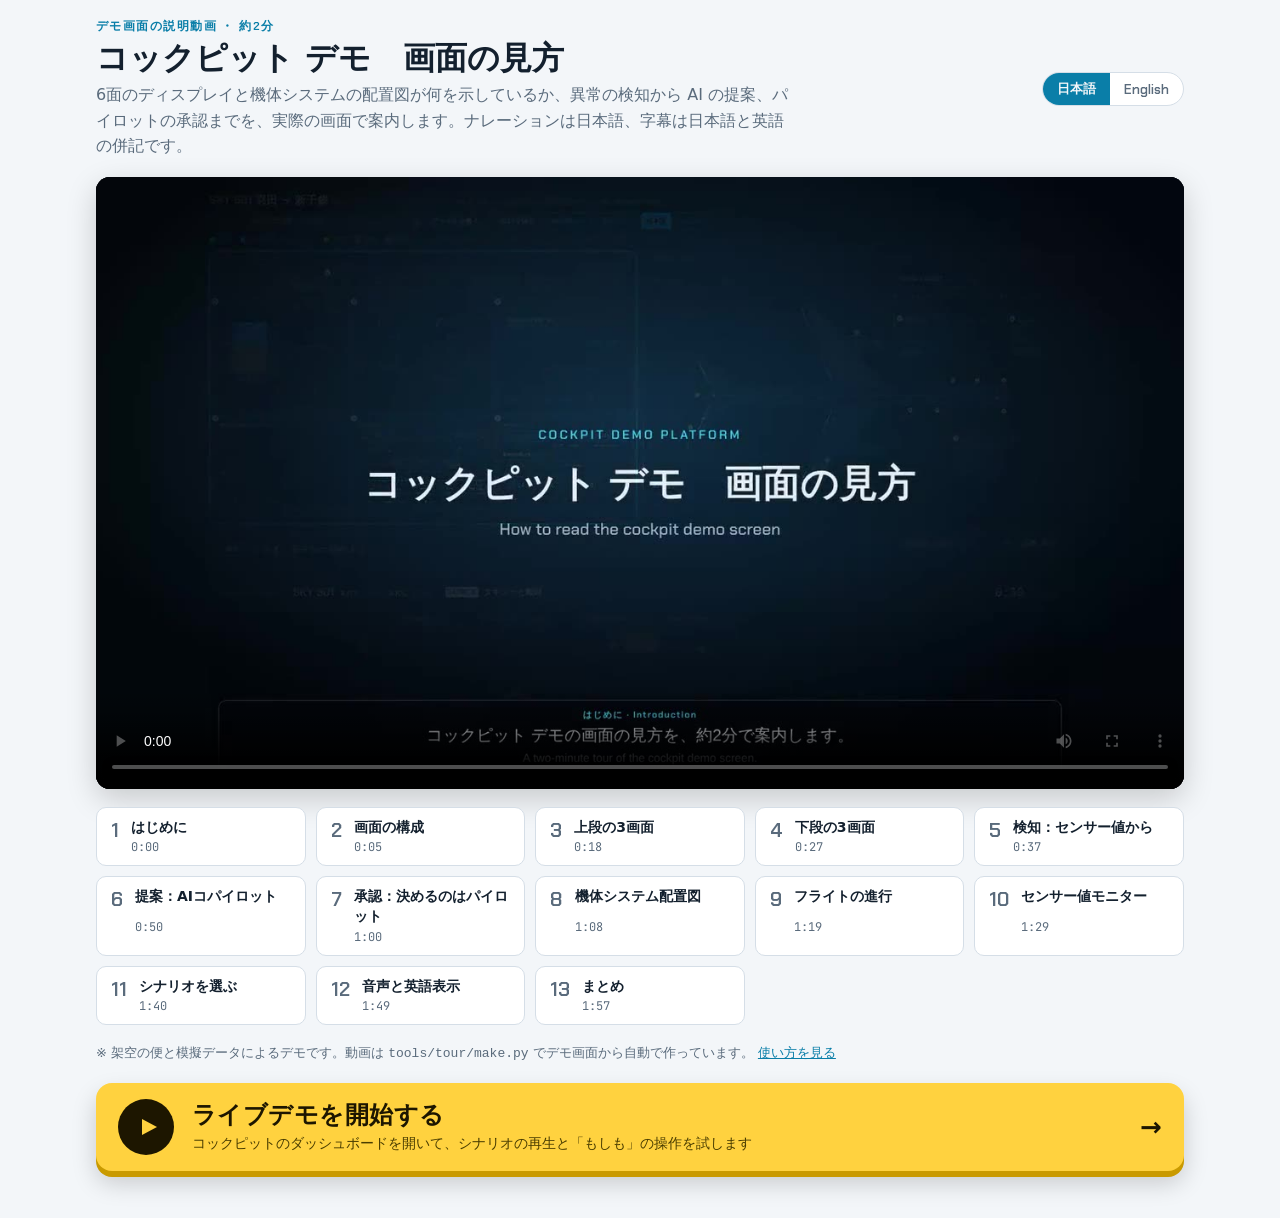
==== commit 653d6ceb: "英語版の説明動画を追加し、English 表示のときに差し替える - story/tour-en.mp4：英語表示のデモ画面・英語ナレーション（Piper）・英語字幕（約1分35秒） - story/" ====
--- a/story/index.html
+++ b/story/index.html
@@ -57,9 +57,9 @@
 <div class="wrap">
   <header class="top">
     <div>
-      <div class="eyebrow"><span class="t-ja">デモ画面の説明動画 ・ 約2分</span><span class="t-en">Screen tour video · about 2 min</span></div>
+      <div class="eyebrow"><span class="t-ja">デモ画面の説明動画 ・ 約2分</span><span class="t-en">Screen tour video · about 1.5 min</span></div>
       <h1><span class="t-ja">コックピット デモ　画面の見方</span><span class="t-en">How to read the cockpit demo screen</span></h1>
-      <p class="lead"><span class="t-ja">6面のディスプレイと機体システムの配置図が何を示しているか、異常の検知から AI の提案、パイロットの承認までを、実際の画面で案内します。ナレーションは日本語、字幕は日本語と英語の併記です。</span><span class="t-en">A walk through the real screen: what the six displays and the system layout show, from detecting a fault to the AI proposal and the pilot's approval. Japanese narration, with Japanese and English subtitles.</span></p>
+      <p class="lead"><span class="t-ja">6面のディスプレイと機体システムの配置図が何を示しているか、異常の検知から AI の提案、パイロットの承認までを、実際の画面で案内します。ナレーションは日本語、字幕は日本語と英語の併記です。</span><span class="t-en">A walk through the real screen: what the six displays and the system layout show, from detecting a fault to the AI proposal and the pilot's approval. English screen, English narration and English captions.</span></p>
     </div>
     <div class="lang" role="group" aria-label="Language">
       <button type="button" id="lang-ja" aria-pressed="true">日本語</button>
@@ -68,7 +68,7 @@
   </header>
 
   <div class="player" data-testid="story-player">
-    <video id="video" controls playsinline preload="metadata" poster="img/tour-poster.jpg" src="tour.mp4"></video>
+    <video id="video" controls playsinline preload="metadata" ></video>
   </div>
 
   <nav class="chapters" id="chapters" aria-label="Chapters"></nav>
@@ -84,19 +84,33 @@
 </div>
 
 <script src="tour-chapters.js"></script>
+<script src="tour-chapters-en.js"></script>
 <script>
 (function(){
   var root=document.documentElement, video=document.getElementById('video'), nav=document.getElementById('chapters');
-  var T=window.TOUR||{chapters:[],duration:0};
+  /* 日本語は tour.mp4、英語は tour-en.mp4（英語画面・英語ナレーション）。章の時刻も言語ごと */
+  var TJ=window.TOUR||{chapters:[],duration:0}, TE=window.TOUR_EN||TJ, T=TJ, cur=null;
+  var SRC={ja:{src:'tour.mp4',poster:'img/tour-poster.jpg',T:TJ},en:{src:window.TOUR_EN?'tour-en.mp4':'tour.mp4',poster:window.TOUR_EN?'img/tour-en-poster.jpg':'img/tour-poster.jpg',T:TE}};
   function fmt(s){s=Math.max(0,Math.floor(s));return Math.floor(s/60)+':'+String(s%60).padStart(2,'0');}
-  T.chapters.forEach(function(c,i){
-    var b=document.createElement('button'); b.type='button'; b.className='chap';
-    b.innerHTML='<span class="no">'+(i+1)+'</span><span class="tt"><span class="t-ja"></span><span class="t-en"></span></span><span class="tm">'+fmt(c.start)+'</span>';
-    b.querySelector('.t-ja').textContent=c.ja; b.querySelector('.t-en').textContent=c.en;
-    b.addEventListener('click',function(){video.currentTime=c.start+.05;video.play().catch(function(){});});
-    nav.appendChild(b);
-  });
-  var chaps=nav.querySelectorAll('.chap');
+  var chaps=[];
+  function buildChapters(){
+    nav.textContent='';
+    T.chapters.forEach(function(c,i){
+      var b=document.createElement('button'); b.type='button'; b.className='chap';
+      b.innerHTML='<span class="no">'+(i+1)+'</span><span class="tt"><span class="t-ja"></span><span class="t-en"></span></span><span class="tm">'+fmt(c.start)+'</span>';
+      b.querySelector('.t-ja').textContent=c.ja; b.querySelector('.t-en').textContent=c.en;
+      b.addEventListener('click',function(){video.currentTime=c.start+.05;video.play().catch(function(){});});
+      nav.appendChild(b);
+    });
+    chaps=nav.querySelectorAll('.chap');
+  }
+  function useVideo(l){
+    var v=SRC[l]; if(cur===v.src) return;
+    var first=cur===null; cur=v.src; T=v.T;
+    if(!first) video.pause();
+    video.poster=v.poster; video.src=v.src; if(!first) video.load();
+    buildChapters();
+  }
   video.addEventListener('timeupdate',function(){
     var t=video.currentTime, k=0;
     T.chapters.forEach(function(c,i){if(t>=c.start-.01)k=i;});
@@ -107,6 +121,7 @@
     document.getElementById('lang-ja').setAttribute('aria-pressed',l==='ja');
     document.getElementById('lang-en').setAttribute('aria-pressed',l==='en');
     document.getElementById('demo-link').href='../index.html?lang='+l;
+    useVideo(l);
     try{localStorage.setItem('cockpitDemo.lang',l);}catch(e){}
     try{var u=new URL(location.href);if(u.searchParams.get('lang')!==l){u.searchParams.set('lang',l);history.replaceState(null,'',u);}}catch(e){}
   }
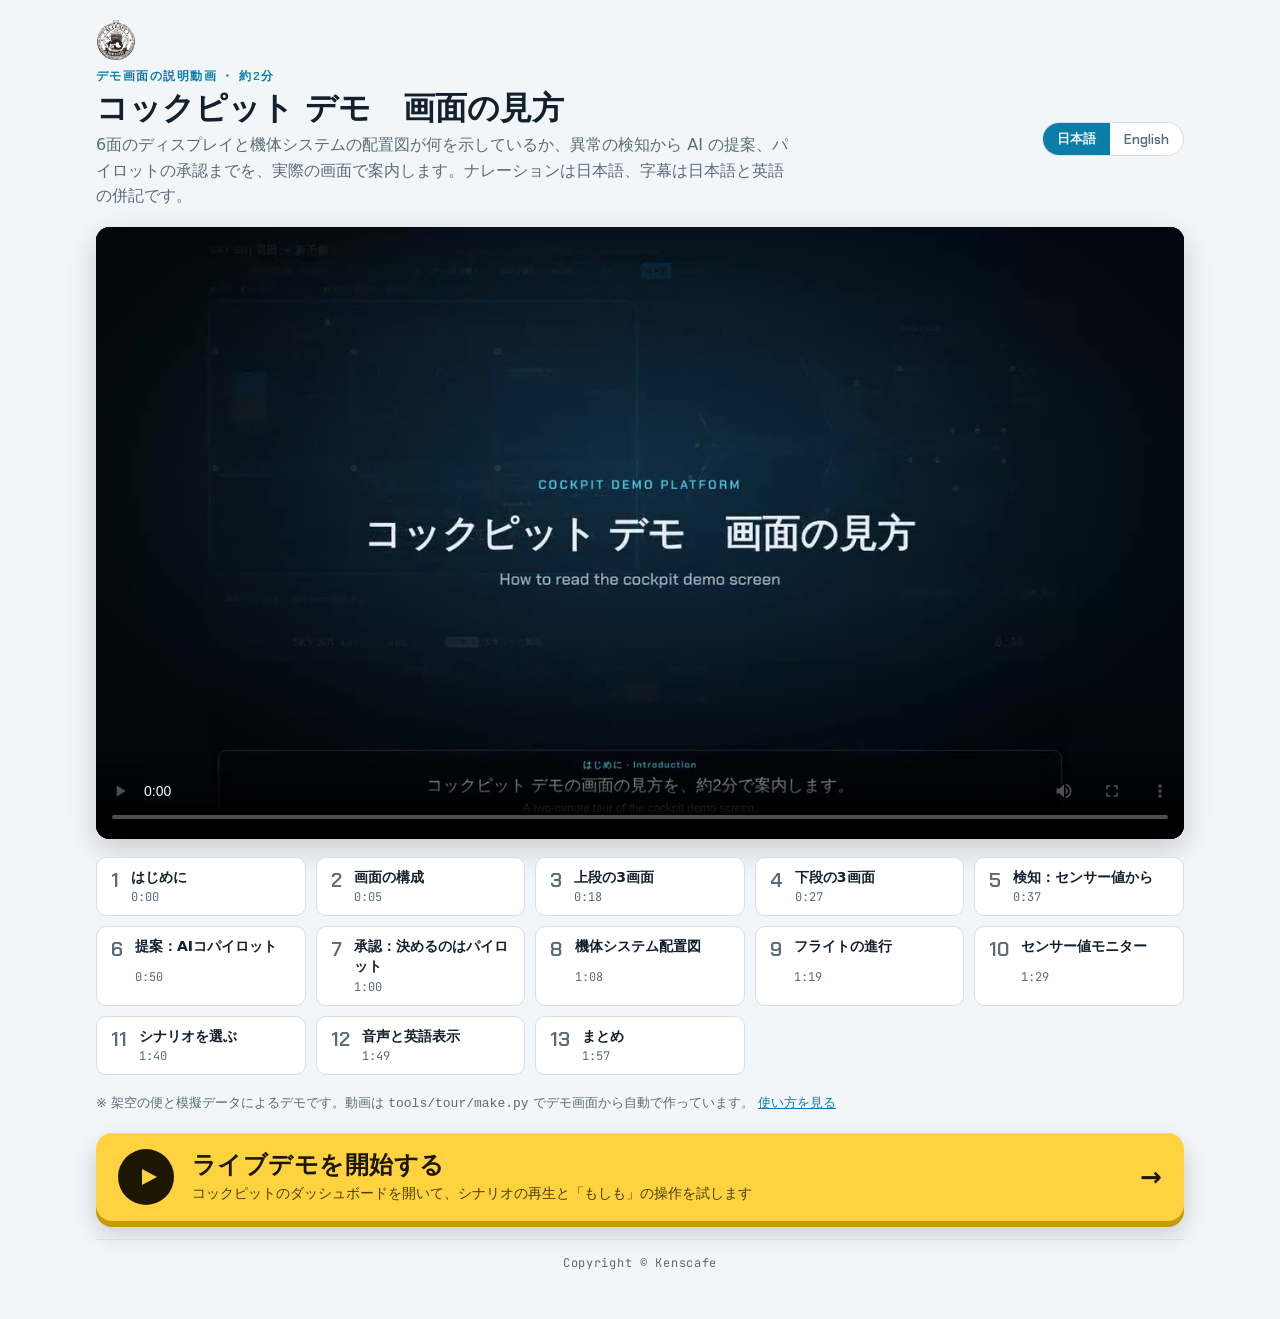
==== commit ce5111da: "画面最上部に Kenscafe ロゴ、最下部に Copyright を追加 デモ画面・説明動画ページ・使い方ページ（build_docs.py 生成分も）に 小さなロゴと「Copyright © Ke" ====
--- a/story/index.html
+++ b/story/index.html
@@ -50,11 +50,14 @@
 .demo-cta .go-title{font:800 clamp(19px,2.6vw,24px)/1.3 var(--f-body);letter-spacing:.02em}
 .demo-cta .go-sub{font:500 14px/1.5 var(--f-body);color:#4a3d00}
 .demo-cta .go-arrow{flex:none;font:700 26px/1 var(--f-disp)}
+.brand{display:block;width:40px;height:40px;margin-bottom:-8px}
+.copy{text-align:center;font:12px/1.5 var(--f-mono);letter-spacing:.06em;color:var(--muted);padding-top:14px;border-top:1px solid var(--line)}
 @media (max-width:480px){.demo-cta{gap:12px;padding:14px 16px}.demo-cta .go-ico{width:46px;height:46px}.demo-cta .go-arrow{display:none}}
 </style>
 </head>
 <body>
 <div class="wrap">
+  <img class="brand" src="../assets/img/kenscafe-logo.png" alt="AI CRAFT Kenscafe" width="40" height="40">
   <header class="top">
     <div>
       <div class="eyebrow"><span class="t-ja">デモ画面の説明動画 ・ 約2分</span><span class="t-en">Screen tour video · about 1.5 min</span></div>
@@ -81,6 +84,7 @@
     </span>
     <span class="go-arrow" aria-hidden="true">→</span>
   </a>
+  <footer class="copy">Copyright &copy; Kenscafe</footer>
 </div>
 
 <script src="tour-chapters.js"></script>
